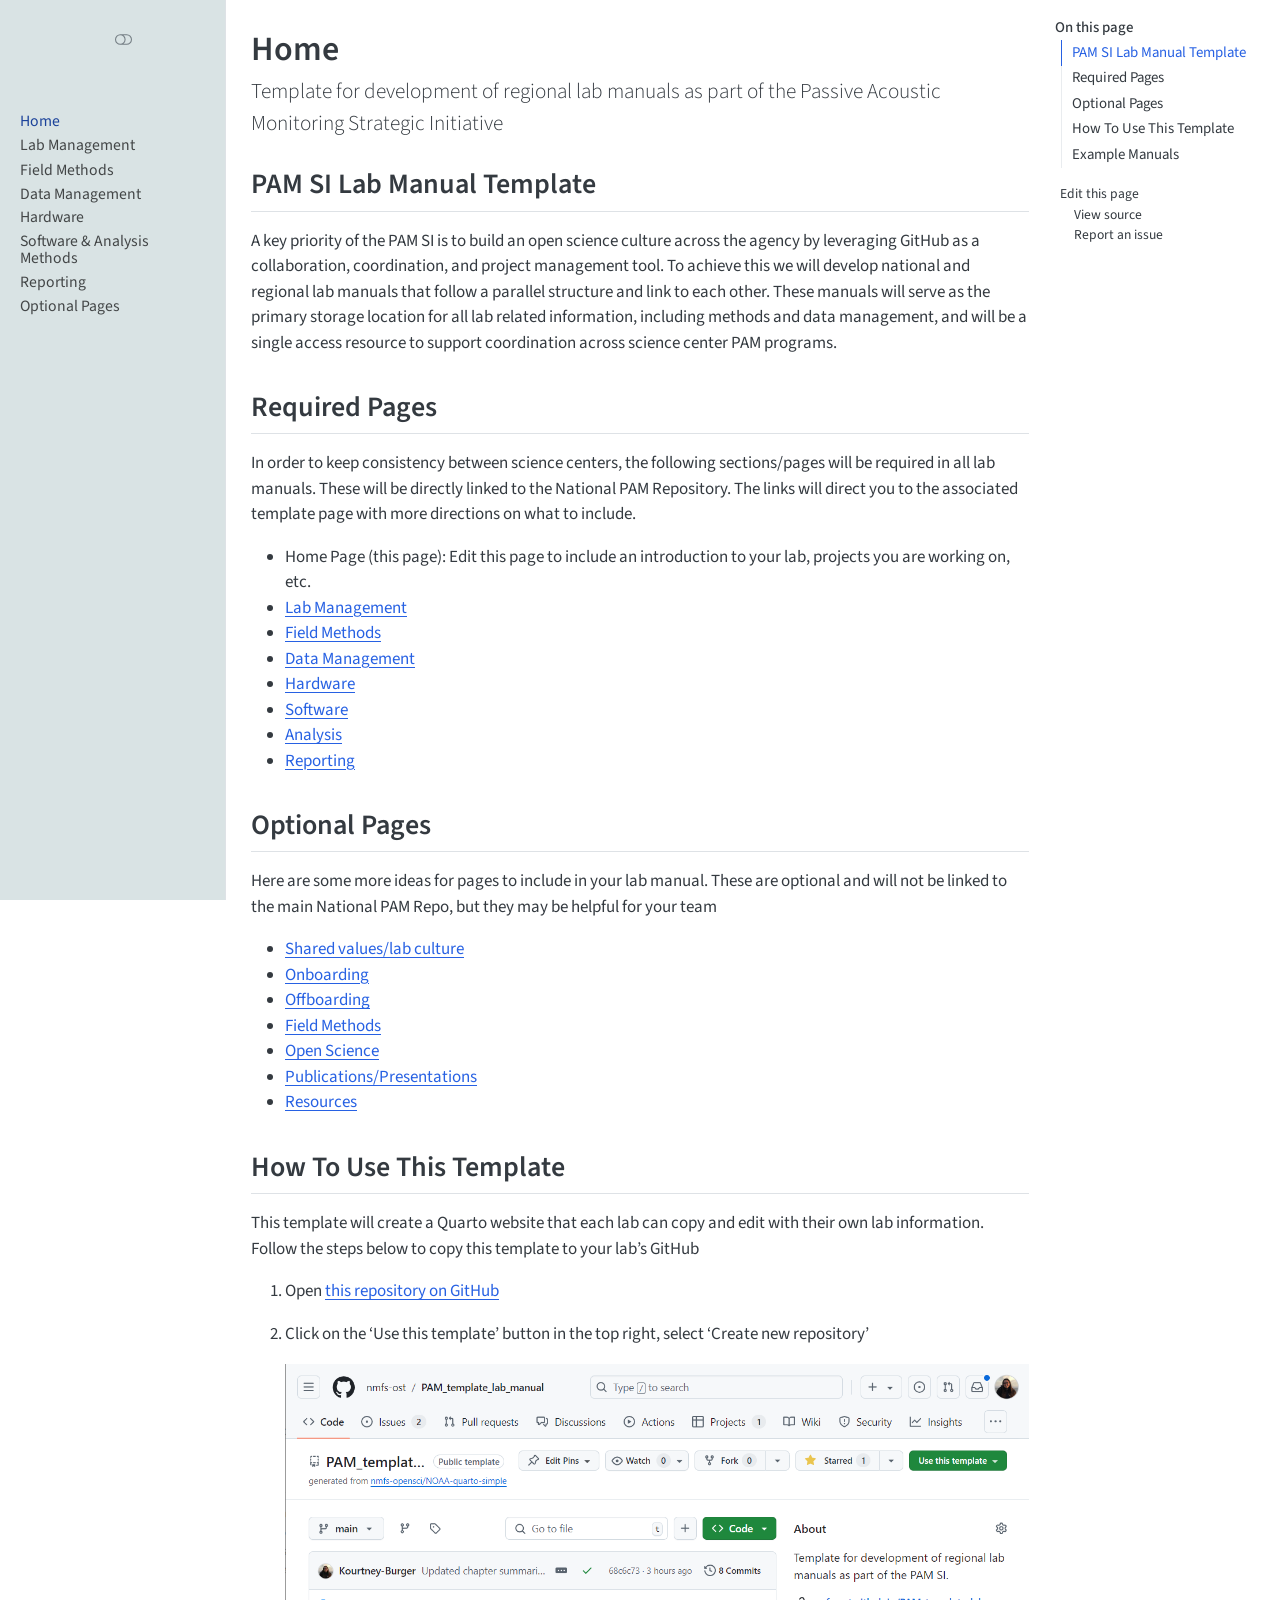
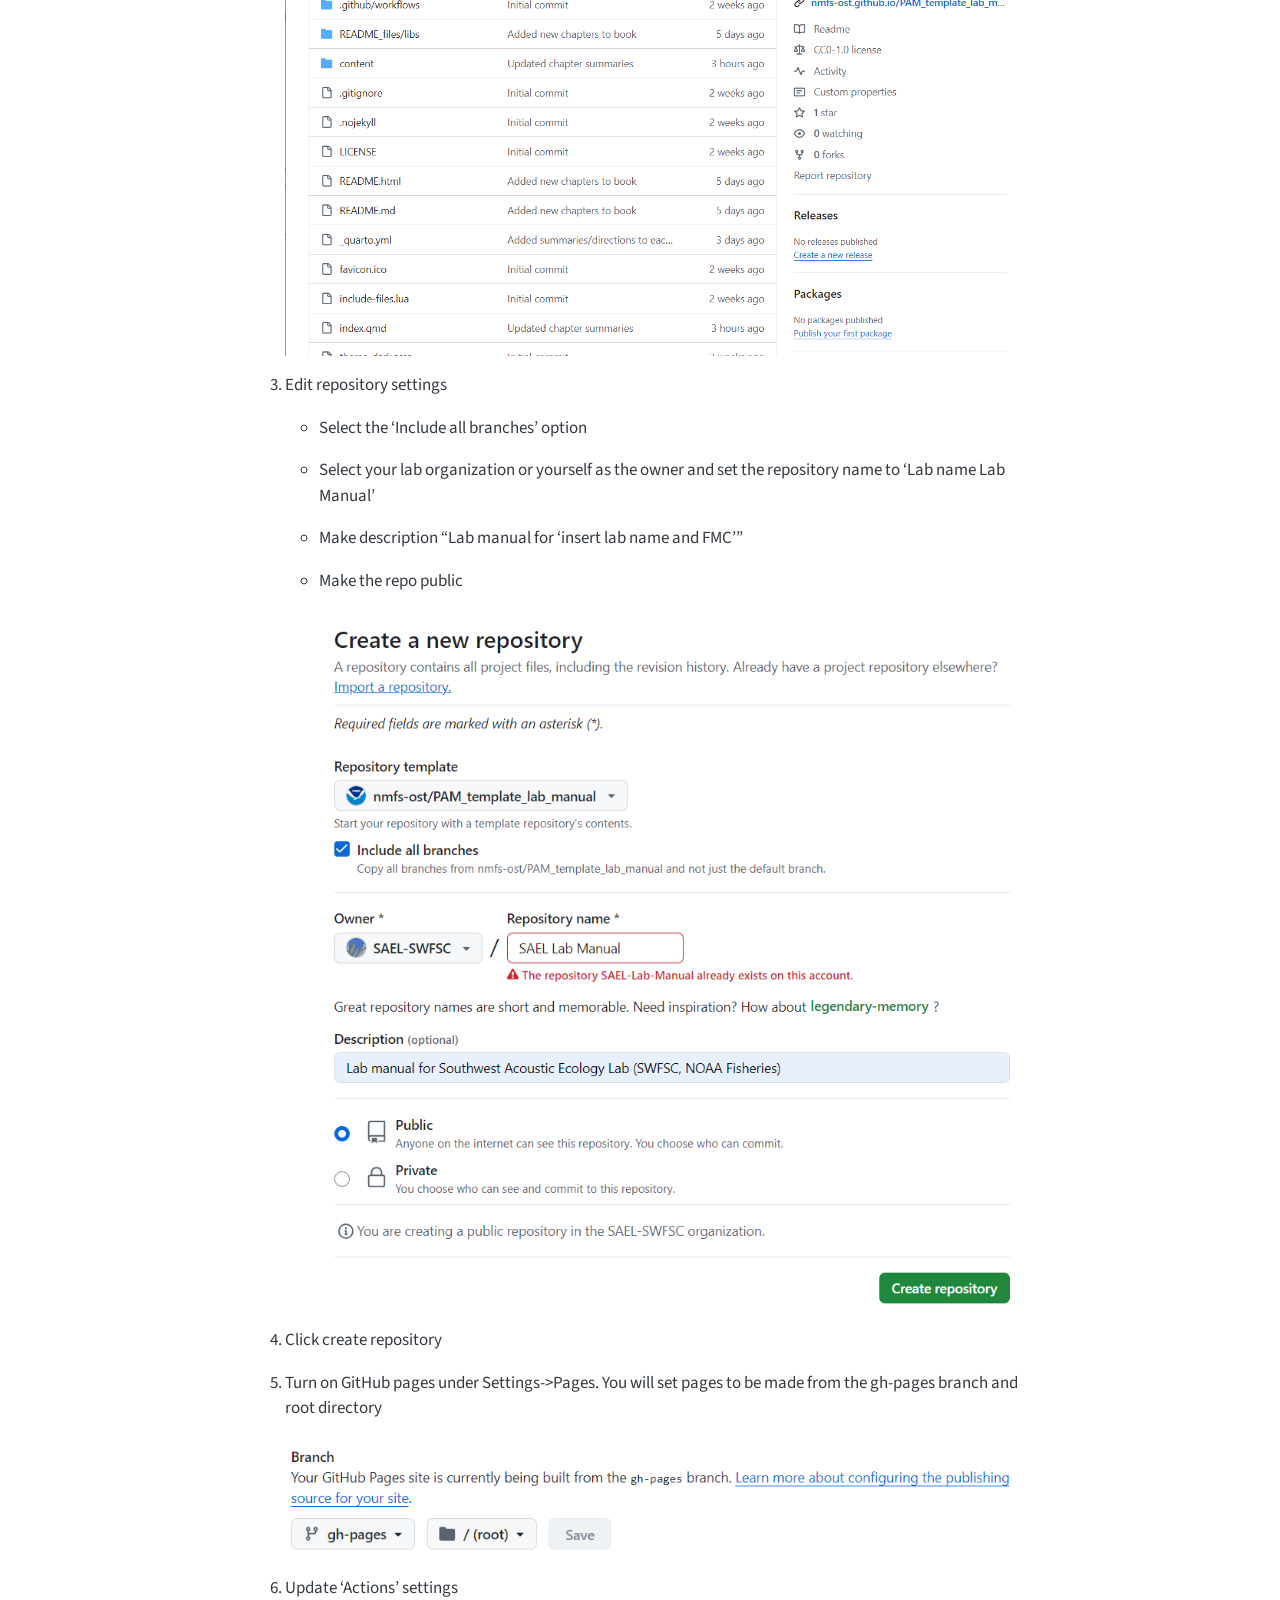
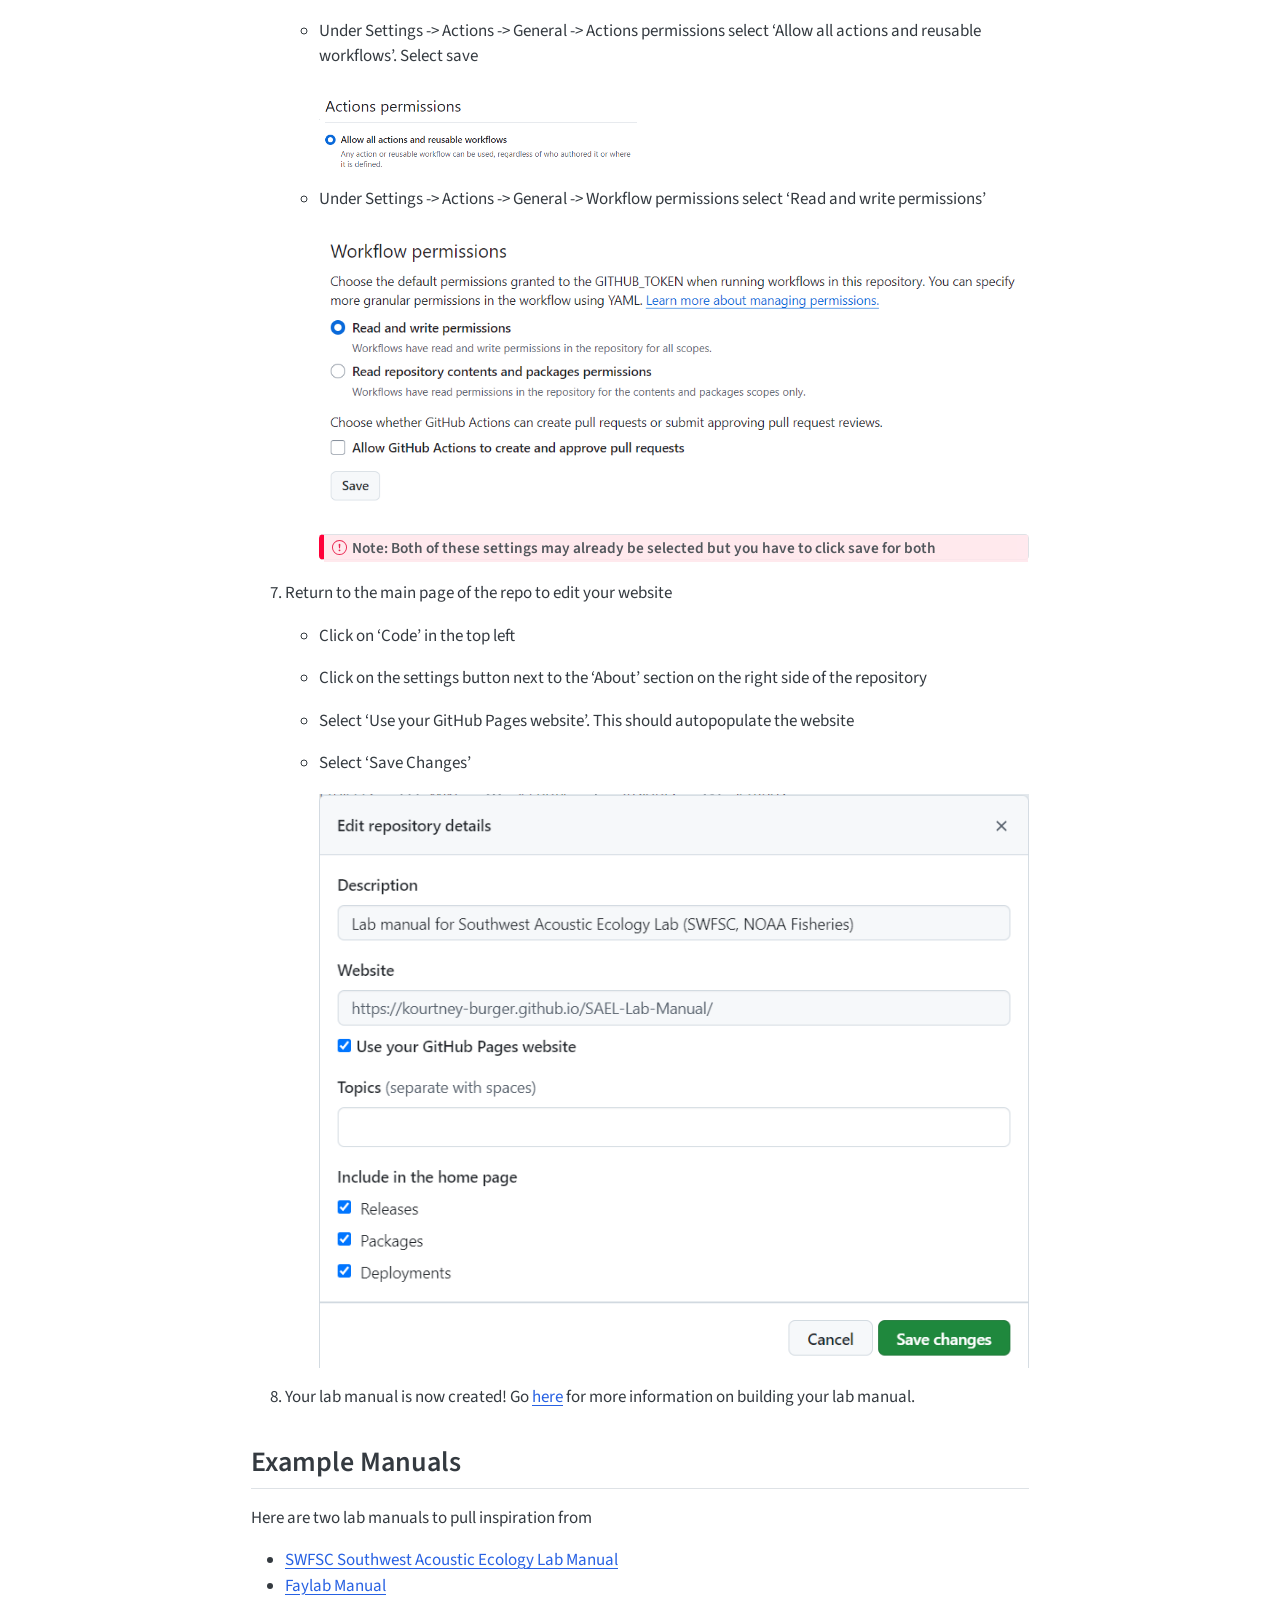
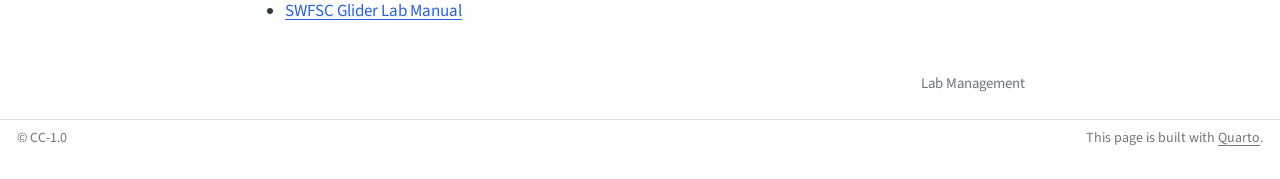
==== index.html @ 5f7c3523 "Initialize gh-pages" ====
<!DOCTYPE html>
<html xmlns="http://www.w3.org/1999/xhtml" lang="en" xml:lang="en"><head>

<meta charset="utf-8">
<meta name="generator" content="quarto-1.7.31">

<meta name="viewport" content="width=device-width, initial-scale=1.0, user-scalable=yes">


<title>Home – NOAA quarto simple</title>
<style>
code{white-space: pre-wrap;}
span.smallcaps{font-variant: small-caps;}
div.columns{display: flex; gap: min(4vw, 1.5em);}
div.column{flex: auto; overflow-x: auto;}
div.hanging-indent{margin-left: 1.5em; text-indent: -1.5em;}
ul.task-list{list-style: none;}
ul.task-list li input[type="checkbox"] {
  width: 0.8em;
  margin: 0 0.8em 0.2em -1em; /* quarto-specific, see https://github.com/quarto-dev/quarto-cli/issues/4556 */ 
  vertical-align: middle;
}
</style>


<script src="site_libs/quarto-nav/quarto-nav.js"></script>
<script src="site_libs/clipboard/clipboard.min.js"></script>
<script src="site_libs/quarto-search/autocomplete.umd.js"></script>
<script src="site_libs/quarto-search/fuse.min.js"></script>
<script src="site_libs/quarto-search/quarto-search.js"></script>
<meta name="quarto:offset" content="./">
<link href="./content/LabManagement.html" rel="next">
<link href="./images/favicon.ico" rel="icon">
<script src="site_libs/quarto-html/quarto.js" type="module"></script>
<script src="site_libs/quarto-html/tabsets/tabsets.js" type="module"></script>
<script src="site_libs/quarto-html/popper.min.js"></script>
<script src="site_libs/quarto-html/tippy.umd.min.js"></script>
<script src="site_libs/quarto-html/anchor.min.js"></script>
<link href="site_libs/quarto-html/tippy.css" rel="stylesheet">
<link href="site_libs/quarto-html/quarto-syntax-highlighting-e1a5c8363afafaef2c763b6775fbf3ca.css" rel="stylesheet" class="quarto-color-scheme" id="quarto-text-highlighting-styles">
<link href="site_libs/quarto-html/quarto-syntax-highlighting-dark-8ef56b68f8fa1e9d2ba328e99e439f80.css" rel="stylesheet" class="quarto-color-scheme quarto-color-alternate" id="quarto-text-highlighting-styles">
<link href="site_libs/quarto-html/quarto-syntax-highlighting-e1a5c8363afafaef2c763b6775fbf3ca.css" rel="stylesheet" class="quarto-color-scheme-extra" id="quarto-text-highlighting-styles">
<script src="site_libs/bootstrap/bootstrap.min.js"></script>
<link href="site_libs/bootstrap/bootstrap-icons.css" rel="stylesheet">
<link href="site_libs/bootstrap/bootstrap-f4511e7c7da31304ac4019ab17dc7eac.min.css" rel="stylesheet" append-hash="true" class="quarto-color-scheme" id="quarto-bootstrap" data-mode="light">
<link href="site_libs/bootstrap/bootstrap-dark-7ad160369fa1c49b10eedb3a7e81e124.min.css" rel="stylesheet" append-hash="true" class="quarto-color-scheme quarto-color-alternate" id="quarto-bootstrap" data-mode="dark">
<link href="site_libs/bootstrap/bootstrap-f4511e7c7da31304ac4019ab17dc7eac.min.css" rel="stylesheet" append-hash="true" class="quarto-color-scheme-extra" id="quarto-bootstrap" data-mode="light">
<script id="quarto-search-options" type="application/json">{
  "location": "sidebar",
  "copy-button": false,
  "collapse-after": 3,
  "panel-placement": "start",
  "type": "textbox",
  "limit": 50,
  "keyboard-shortcut": [
    "f",
    "/",
    "s"
  ],
  "show-item-context": false,
  "language": {
    "search-no-results-text": "No results",
    "search-matching-documents-text": "matching documents",
    "search-copy-link-title": "Copy link to search",
    "search-hide-matches-text": "Hide additional matches",
    "search-more-match-text": "more match in this document",
    "search-more-matches-text": "more matches in this document",
    "search-clear-button-title": "Clear",
    "search-text-placeholder": "",
    "search-detached-cancel-button-title": "Cancel",
    "search-submit-button-title": "Submit",
    "search-label": "Search"
  }
}</script>


</head>

<body class="nav-sidebar docked quarto-light"><script id="quarto-html-before-body" type="application/javascript">
    const toggleBodyColorMode = (bsSheetEl) => {
      const mode = bsSheetEl.getAttribute("data-mode");
      const bodyEl = window.document.querySelector("body");
      if (mode === "dark") {
        bodyEl.classList.add("quarto-dark");
        bodyEl.classList.remove("quarto-light");
      } else {
        bodyEl.classList.add("quarto-light");
        bodyEl.classList.remove("quarto-dark");
      }
    }
    const toggleBodyColorPrimary = () => {
      const bsSheetEl = window.document.querySelector("link#quarto-bootstrap:not([rel=disabled-stylesheet])");
      if (bsSheetEl) {
        toggleBodyColorMode(bsSheetEl);
      }
    }
    const setColorSchemeToggle = (alternate) => {
      const toggles = window.document.querySelectorAll('.quarto-color-scheme-toggle');
      for (let i=0; i < toggles.length; i++) {
        const toggle = toggles[i];
        if (toggle) {
          if (alternate) {
            toggle.classList.add("alternate");
          } else {
            toggle.classList.remove("alternate");
          }
        }
      }
    };
    const toggleColorMode = (alternate) => {
      // Switch the stylesheets
      const primaryStylesheets = window.document.querySelectorAll('link.quarto-color-scheme:not(.quarto-color-alternate)');
      const alternateStylesheets = window.document.querySelectorAll('link.quarto-color-scheme.quarto-color-alternate');
      manageTransitions('#quarto-margin-sidebar .nav-link', false);
      if (alternate) {
        // note: dark is layered on light, we don't disable primary!
        enableStylesheet(alternateStylesheets);
        for (const sheetNode of alternateStylesheets) {
          if (sheetNode.id === "quarto-bootstrap") {
            toggleBodyColorMode(sheetNode);
          }
        }
      } else {
        disableStylesheet(alternateStylesheets);
        enableStylesheet(primaryStylesheets)
        toggleBodyColorPrimary();
      }
      manageTransitions('#quarto-margin-sidebar .nav-link', true);
      // Switch the toggles
      setColorSchemeToggle(alternate)
      // Hack to workaround the fact that safari doesn't
      // properly recolor the scrollbar when toggling (#1455)
      if (navigator.userAgent.indexOf('Safari') > 0 && navigator.userAgent.indexOf('Chrome') == -1) {
        manageTransitions("body", false);
        window.scrollTo(0, 1);
        setTimeout(() => {
          window.scrollTo(0, 0);
          manageTransitions("body", true);
        }, 40);
      }
    }
    const disableStylesheet = (stylesheets) => {
      for (let i=0; i < stylesheets.length; i++) {
        const stylesheet = stylesheets[i];
        stylesheet.rel = 'disabled-stylesheet';
      }
    }
    const enableStylesheet = (stylesheets) => {
      for (let i=0; i < stylesheets.length; i++) {
        const stylesheet = stylesheets[i];
        if(stylesheet.rel !== 'stylesheet') { // for Chrome, which will still FOUC without this check
          stylesheet.rel = 'stylesheet';
        }
      }
    }
    const manageTransitions = (selector, allowTransitions) => {
      const els = window.document.querySelectorAll(selector);
      for (let i=0; i < els.length; i++) {
        const el = els[i];
        if (allowTransitions) {
          el.classList.remove('notransition');
        } else {
          el.classList.add('notransition');
        }
      }
    }
    const isFileUrl = () => {
      return window.location.protocol === 'file:';
    }
    const hasAlternateSentinel = () => {
      let styleSentinel = getColorSchemeSentinel();
      if (styleSentinel !== null) {
        return styleSentinel === "alternate";
      } else {
        return false;
      }
    }
    const setStyleSentinel = (alternate) => {
      const value = alternate ? "alternate" : "default";
      if (!isFileUrl()) {
        window.localStorage.setItem("quarto-color-scheme", value);
      } else {
        localAlternateSentinel = value;
      }
    }
    const getColorSchemeSentinel = () => {
      if (!isFileUrl()) {
        const storageValue = window.localStorage.getItem("quarto-color-scheme");
        return storageValue != null ? storageValue : localAlternateSentinel;
      } else {
        return localAlternateSentinel;
      }
    }
    const toggleGiscusIfUsed = (isAlternate, darkModeDefault) => {
      const baseTheme = document.querySelector('#giscus-base-theme')?.value ?? 'light';
      const alternateTheme = document.querySelector('#giscus-alt-theme')?.value ?? 'dark';
      let newTheme = '';
      if(authorPrefersDark) {
        newTheme = isAlternate ? baseTheme : alternateTheme;
      } else {
        newTheme = isAlternate ? alternateTheme : baseTheme;
      }
      const changeGiscusTheme = () => {
        // From: https://github.com/giscus/giscus/issues/336
        const sendMessage = (message) => {
          const iframe = document.querySelector('iframe.giscus-frame');
          if (!iframe) return;
          iframe.contentWindow.postMessage({ giscus: message }, 'https://giscus.app');
        }
        sendMessage({
          setConfig: {
            theme: newTheme
          }
        });
      }
      const isGiscussLoaded = window.document.querySelector('iframe.giscus-frame') !== null;
      if (isGiscussLoaded) {
        changeGiscusTheme();
      }
    };
    const authorPrefersDark = false;
    const darkModeDefault = authorPrefersDark;
      document.querySelector('link#quarto-text-highlighting-styles.quarto-color-scheme-extra').rel = 'disabled-stylesheet';
      document.querySelector('link#quarto-bootstrap.quarto-color-scheme-extra').rel = 'disabled-stylesheet';
    let localAlternateSentinel = darkModeDefault ? 'alternate' : 'default';
    // Dark / light mode switch
    window.quartoToggleColorScheme = () => {
      // Read the current dark / light value
      let toAlternate = !hasAlternateSentinel();
      toggleColorMode(toAlternate);
      setStyleSentinel(toAlternate);
      toggleGiscusIfUsed(toAlternate, darkModeDefault);
      window.dispatchEvent(new Event('resize'));
    };
    // Switch to dark mode if need be
    if (hasAlternateSentinel()) {
      toggleColorMode(true);
    } else {
      toggleColorMode(false);
    }
  </script>

<div id="quarto-search-results"></div>
  <header id="quarto-header" class="headroom fixed-top">
  <nav class="quarto-secondary-nav">
    <div class="container-fluid d-flex">
      <button type="button" class="quarto-btn-toggle btn" data-bs-toggle="collapse" role="button" data-bs-target=".quarto-sidebar-collapse-item" aria-controls="quarto-sidebar" aria-expanded="false" aria-label="Toggle sidebar navigation" onclick="if (window.quartoToggleHeadroom) { window.quartoToggleHeadroom(); }">
        <i class="bi bi-layout-text-sidebar-reverse"></i>
      </button>
        <nav class="quarto-page-breadcrumbs" aria-label="breadcrumb"><ol class="breadcrumb"><li class="breadcrumb-item"><a href="./index.html">Home</a></li></ol></nav>
        <a class="flex-grow-1" role="navigation" data-bs-toggle="collapse" data-bs-target=".quarto-sidebar-collapse-item" aria-controls="quarto-sidebar" aria-expanded="false" aria-label="Toggle sidebar navigation" onclick="if (window.quartoToggleHeadroom) { window.quartoToggleHeadroom(); }">      
        </a>
      <button type="button" class="btn quarto-search-button" aria-label="Search" onclick="window.quartoOpenSearch();">
        <i class="bi bi-search"></i>
      </button>
    </div>
  </nav>
</header>
<!-- content -->
<div id="quarto-content" class="quarto-container page-columns page-rows-contents page-layout-full">
<!-- sidebar -->
  <nav id="quarto-sidebar" class="sidebar collapse collapse-horizontal quarto-sidebar-collapse-item sidebar-navigation docked overflow-auto">
    <div class="pt-lg-2 mt-2 text-center sidebar-header">
      <a href="./index.html" class="sidebar-logo-link">
      <img src="https://upload.wikimedia.org/wikipedia/commons/7/79/NOAA_logo.svg" alt="" class="sidebar-logo py-0 d-lg-inline d-none">
      </a>
      <div class="sidebar-tools-main tools-wide">
    <a href="https://nmfs-ost.github.io/PAM_National_NMFS_Network" title="NMFS National Passive Acoustic Monitoring Network" class="quarto-navigation-tool px-1" aria-label="NMFS National Passive Acoustic Monitoring Network"><i class="bi bi-globe"></i></a>
    <a href="https://github.com/nmfs-ost/PAM_template_lab_manual" title="NMFS PAM SI Lab Manual Template" class="quarto-navigation-tool px-1" aria-label="NMFS PAM SI Lab Manual Template"><i class="bi bi-github"></i></a>
  <a href="" class="quarto-color-scheme-toggle quarto-navigation-tool  px-1" onclick="window.quartoToggleColorScheme(); return false;" title="Toggle dark mode"><i class="bi"></i></a>
</div>
      </div>
        <div class="mt-2 flex-shrink-0 align-items-center">
        <div class="sidebar-search">
        <div id="quarto-search" class="" title="Search"></div>
        </div>
        </div>
    <div class="sidebar-menu-container"> 
    <ul class="list-unstyled mt-1">
        <li class="sidebar-item">
  <div class="sidebar-item-container"> 
  <a href="./index.html" class="sidebar-item-text sidebar-link active">
 <span class="menu-text">Home</span></a>
  </div>
</li>
        <li class="sidebar-item sidebar-item-section">
      <div class="sidebar-item-container"> 
            <a href="./content/LabManagement.html" class="sidebar-item-text sidebar-link">
 <span class="menu-text">Lab Management</span></a>
          <a class="sidebar-item-toggle text-start collapsed" data-bs-toggle="collapse" data-bs-target="#quarto-sidebar-section-1" role="navigation" aria-expanded="false" aria-label="Toggle section">
            <i class="bi bi-chevron-right ms-2"></i>
          </a> 
      </div>
      <ul id="quarto-sidebar-section-1" class="collapse list-unstyled sidebar-section depth1 ">  
          <li class="sidebar-item">
  <div class="sidebar-item-container"> 
  <a href="./content/Safety.html" class="sidebar-item-text sidebar-link">
 <span class="menu-text">Safety</span></a>
  </div>
</li>
          <li class="sidebar-item">
  <div class="sidebar-item-container"> 
  <a href="./content/Inventory.html" class="sidebar-item-text sidebar-link">
 <span class="menu-text">Inventory</span></a>
  </div>
</li>
          <li class="sidebar-item">
  <div class="sidebar-item-container"> 
  <a href="./content/Hardware.html" class="sidebar-item-text sidebar-link">
 <span class="menu-text">Hardware</span></a>
  </div>
</li>
      </ul>
  </li>
        <li class="sidebar-item">
  <div class="sidebar-item-container"> 
  <a href="./content/FieldMethods.html" class="sidebar-item-text sidebar-link">
 <span class="menu-text">Field Methods</span></a>
  </div>
</li>
        <li class="sidebar-item">
  <div class="sidebar-item-container"> 
  <a href="./content/DataManagement.html" class="sidebar-item-text sidebar-link">
 <span class="menu-text">Data Management</span></a>
  </div>
</li>
        <li class="sidebar-item">
  <div class="sidebar-item-container"> 
  <a href="./content/Hardware.html" class="sidebar-item-text sidebar-link">
 <span class="menu-text">Hardware</span></a>
  </div>
</li>
        <li class="sidebar-item sidebar-item-section">
      <div class="sidebar-item-container"> 
            <a href="./content/SoftwareAnalysis.html" class="sidebar-item-text sidebar-link">
 <span class="menu-text">Software &amp; Analysis Methods</span></a>
          <a class="sidebar-item-toggle text-start collapsed" data-bs-toggle="collapse" data-bs-target="#quarto-sidebar-section-2" role="navigation" aria-expanded="false" aria-label="Toggle section">
            <i class="bi bi-chevron-right ms-2"></i>
          </a> 
      </div>
      <ul id="quarto-sidebar-section-2" class="collapse list-unstyled sidebar-section depth1 ">  
          <li class="sidebar-item">
  <div class="sidebar-item-container"> 
  <a href="./content/Software.html" class="sidebar-item-text sidebar-link">
 <span class="menu-text">Software</span></a>
  </div>
</li>
          <li class="sidebar-item">
  <div class="sidebar-item-container"> 
  <a href="./content/AnalysisMethods.html" class="sidebar-item-text sidebar-link">
 <span class="menu-text">Analysis Methods</span></a>
  </div>
</li>
      </ul>
  </li>
        <li class="sidebar-item">
  <div class="sidebar-item-container"> 
  <a href="./content/Reporting.html" class="sidebar-item-text sidebar-link">
 <span class="menu-text">Reporting</span></a>
  </div>
</li>
        <li class="sidebar-item sidebar-item-section">
      <div class="sidebar-item-container"> 
            <a class="sidebar-item-text sidebar-link text-start collapsed" data-bs-toggle="collapse" data-bs-target="#quarto-sidebar-section-3" role="navigation" aria-expanded="false">
 <span class="menu-text">Optional Pages</span></a>
          <a class="sidebar-item-toggle text-start collapsed" data-bs-toggle="collapse" data-bs-target="#quarto-sidebar-section-3" role="navigation" aria-expanded="false" aria-label="Toggle section">
            <i class="bi bi-chevron-right ms-2"></i>
          </a> 
      </div>
      <ul id="quarto-sidebar-section-3" class="collapse list-unstyled sidebar-section depth1 ">  
          <li class="sidebar-item">
  <div class="sidebar-item-container"> 
  <a href="./content/SharedValues.html" class="sidebar-item-text sidebar-link">
 <span class="menu-text">Shared Values</span></a>
  </div>
</li>
          <li class="sidebar-item">
  <div class="sidebar-item-container"> 
  <a href="./content/Onboarding.html" class="sidebar-item-text sidebar-link">
 <span class="menu-text">Onboarding</span></a>
  </div>
</li>
          <li class="sidebar-item">
  <div class="sidebar-item-container"> 
  <a href="./content/Offboarding.html" class="sidebar-item-text sidebar-link">
 <span class="menu-text">Offboarding</span></a>
  </div>
</li>
          <li class="sidebar-item">
  <div class="sidebar-item-container"> 
  <a href="./content/FieldMethods.html" class="sidebar-item-text sidebar-link">
 <span class="menu-text">Field Methods</span></a>
  </div>
</li>
          <li class="sidebar-item">
  <div class="sidebar-item-container"> 
  <a href="./content/OpenScience.html" class="sidebar-item-text sidebar-link">
 <span class="menu-text">Open Science</span></a>
  </div>
</li>
          <li class="sidebar-item">
  <div class="sidebar-item-container"> 
  <a href="./content/PublicationsPresentations.html" class="sidebar-item-text sidebar-link">
 <span class="menu-text">Publications and Presentations</span></a>
  </div>
</li>
          <li class="sidebar-item">
  <div class="sidebar-item-container"> 
  <a href="./content/Resources.html" class="sidebar-item-text sidebar-link">
 <span class="menu-text">Resources</span></a>
  </div>
</li>
      </ul>
  </li>
    </ul>
    </div>
</nav>
<div id="quarto-sidebar-glass" class="quarto-sidebar-collapse-item" data-bs-toggle="collapse" data-bs-target=".quarto-sidebar-collapse-item"></div>
<!-- margin-sidebar -->
    <div id="quarto-margin-sidebar" class="sidebar margin-sidebar">
        <nav id="TOC" role="doc-toc" class="toc-active">
    <h2 id="toc-title">On this page</h2>
   
  <ul>
  <li><a href="#pam-si-lab-manual-template" id="toc-pam-si-lab-manual-template" class="nav-link active" data-scroll-target="#pam-si-lab-manual-template">PAM SI Lab Manual Template</a></li>
  <li><a href="#required-pages" id="toc-required-pages" class="nav-link" data-scroll-target="#required-pages">Required Pages</a></li>
  <li><a href="#optional-pages" id="toc-optional-pages" class="nav-link" data-scroll-target="#optional-pages">Optional Pages</a></li>
  <li><a href="#how-to-use-this-template" id="toc-how-to-use-this-template" class="nav-link" data-scroll-target="#how-to-use-this-template">How To Use This Template</a></li>
  <li><a href="#example-manuals" id="toc-example-manuals" class="nav-link" data-scroll-target="#example-manuals">Example Manuals</a></li>
  </ul>
<div class="toc-actions"><ul><li><a href="https://github.com/nmfs-ost/PAM_template_lab_manual/edit/main/index.qmd" class="toc-action"><i class="bi bi-github"></i>Edit this page</a></li><li><a href="https://github.com/nmfs-ost/PAM_template_lab_manual/blob/main/index.qmd" class="toc-action"><i class="bi empty"></i>View source</a></li><li><a href="https://github.com/nmfs-ost/PAM_template_lab_manual/issues/new" class="toc-action"><i class="bi empty"></i>Report an issue</a></li></ul></div></nav>
    </div>
<!-- main -->
<main class="content column-body" id="quarto-document-content">


<header id="title-block-header" class="quarto-title-block default">
<div class="quarto-title">
<h1 class="title">Home</h1>
<p class="subtitle lead">Template for development of regional lab manuals as part of the Passive Acoustic Monitoring Strategic Initiative</p>
</div>



<div class="quarto-title-meta column-body">

    
  
    
  </div>
  


</header>


<section id="pam-si-lab-manual-template" class="level2">
<h2 class="anchored" data-anchor-id="pam-si-lab-manual-template">PAM SI Lab Manual Template</h2>
<p>A key priority of the PAM SI is to build an open science culture across the agency by leveraging GitHub as a collaboration, coordination, and project management tool. To achieve this we will develop national and regional lab manuals that follow a parallel structure and link to each other. These manuals will serve as the primary storage location for all lab related information, including methods and data management, and will be a single access resource to support coordination across science center PAM programs.</p>
</section>
<section id="required-pages" class="level2">
<h2 class="anchored" data-anchor-id="required-pages">Required Pages</h2>
<p>In order to keep consistency between science centers, the following sections/pages will be required in all lab manuals. These will be directly linked to the National PAM Repository. The links will direct you to the associated template page with more directions on what to include.</p>
<ul>
<li>Home Page (this page): Edit this page to include an introduction to your lab, projects you are working on, etc.</li>
<li><a href="https://nmfs-ost.github.io/PAM_template_lab_manual/content/LabManagement.html">Lab Management</a></li>
<li><a href="https://nmfs-ost.github.io/PAM_template_lab_manual/content/FieldMethods.html">Field Methods</a></li>
<li><a href="https://nmfs-ost.github.io/PAM_template_lab_manual/content/DataManagement.html">Data Management</a></li>
<li><a href="https://nmfs-ost.github.io/PAM_template_lab_manual/content/Hardware.html">Hardware</a></li>
<li><a href="https://nmfs-ost.github.io/PAM_template_lab_manual/content/Software.html">Software</a></li>
<li><a href="https://nmfs-ost.github.io/PAM_template_lab_manual/content/AnalysisMethods.html">Analysis</a></li>
<li><a href="https://nmfs-ost.github.io/PAM_template_lab_manual/content/Reporting.html">Reporting</a></li>
</ul>
</section>
<section id="optional-pages" class="level2">
<h2 class="anchored" data-anchor-id="optional-pages">Optional Pages</h2>
<p>Here are some more ideas for pages to include in your lab manual. These are optional and will not be linked to the main National PAM Repo, but they may be helpful for your team</p>
<ul>
<li><a href="https://nmfs-ost.github.io/PAM_template_lab_manual/content/SharedValues.html">Shared values/lab culture</a></li>
<li><a href="https://nmfs-ost.github.io/PAM_template_lab_manual/content/Onboarding.html">Onboarding</a></li>
<li><a href="https://nmfs-ost.github.io/PAM_template_lab_manual/content/Offboarding.html">Offboarding</a></li>
<li><a href="https://nmfs-ost.github.io/PAM_template_lab_manual/content/FieldMethods.html">Field Methods</a></li>
<li><a href="https://nmfs-ost.github.io/PAM_template_lab_manual/content/OpenScience.html">Open Science</a></li>
<li><a href="https://nmfs-ost.github.io/PAM_template_lab_manual/content/PublicationsPresentations.html">Publications/Presentations</a></li>
<li><a href="https://nmfs-ost.github.io/PAM_template_lab_manual/content/Resources.html">Resources</a></li>
</ul>
</section>
<section id="how-to-use-this-template" class="level2">
<h2 class="anchored" data-anchor-id="how-to-use-this-template">How To Use This Template</h2>
<p>This template will create a Quarto website that each lab can copy and edit with their own lab information. Follow the steps below to copy this template to your lab’s GitHub</p>
<ol type="1">
<li><p>Open <a href="https://github.com/nmfs-ost/PAM_template_lab_manual">this repository on GitHub</a></p></li>
<li><p>Click on the ‘Use this template’ button in the top right, select ‘Create new repository’</p>
<p><img src="content/images/repoTemplate.png" class="img-fluid"></p></li>
<li><p>Edit repository settings</p>
<ul>
<li><p>Select the ‘Include all branches’ option</p></li>
<li><p>Select your lab organization or yourself as the owner and set the repository name to ‘Lab name Lab Manual’</p></li>
<li><p>Make description “Lab manual for ‘insert lab name and FMC’”</p></li>
<li><p>Make the repo public</p>
<p><img src="content/images/RepoSettings.png" class="img-fluid"></p></li>
</ul></li>
<li><p>Click create repository</p></li>
<li><p>Turn on GitHub pages under Settings-&gt;Pages. You will set pages to be made from the gh-pages branch and root directory</p>
<p><img src="content/images/branches.png" class="img-fluid"></p></li>
<li><p>Update ‘Actions’ settings</p>
<ul>
<li><p>Under Settings -&gt; Actions -&gt; General -&gt; Actions permissions select ‘Allow all actions and reusable workflows’. Select save</p>
<p><img src="content/images/actions.png" class="img-fluid" width="323"></p></li>
<li><p>Under Settings -&gt; Actions -&gt; General -&gt; Workflow permissions select ‘Read and write permissions’</p>
<p><img src="content/images/workflowPermissions.png" class="img-fluid"></p>
<div class="callout callout-style-default callout-important callout-titled">
<div class="callout-header d-flex align-content-center">
<div class="callout-icon-container">
<i class="callout-icon"></i>
</div>
<div class="callout-title-container flex-fill">
Note: Both of these settings may already be selected but you have to click save for both
</div>
</div>
<div class="callout-body-container callout-body">

</div>
</div></li>
</ul></li>
<li><p>Return to the main page of the repo to edit your website</p>
<ul>
<li><p>Click on ‘Code’ in the top left</p></li>
<li><p>Click on the settings button next to the ‘About’ section on the right side of the repository</p></li>
<li><p>Select ‘Use your GitHub Pages website’. This should autopopulate the website</p></li>
<li><p>Select ‘Save Changes’</p>
<p><img src="content/images/website.png" class="img-fluid"></p></li>
</ul></li>
<li><p>Your lab manual is now created! Go <a href="https://sael-swfsc.github.io/OpenScience/content/labManual.html">here</a> for more information on building your lab manual.</p></li>
</ol>
</section>
<section id="example-manuals" class="level2">
<h2 class="anchored" data-anchor-id="example-manuals">Example Manuals</h2>
<p>Here are two lab manuals to pull inspiration from</p>
<ul>
<li><a href="https://sael-swfsc.github.io/SAEL-lab-manual/content/media.html">SWFSC Southwest Acoustic Ecology Lab Manual</a></li>
<li><a href="https://thefaylab.github.io/lab-manual/">Faylab Manual</a></li>
<li><a href="https://swfsc.github.io/glider-lab-manual/">SWFSC Glider Lab Manual</a></li>
</ul>


</section>

</main> <!-- /main -->
<script id="quarto-html-after-body" type="application/javascript">
  window.document.addEventListener("DOMContentLoaded", function (event) {
    // Ensure there is a toggle, if there isn't float one in the top right
    if (window.document.querySelector('.quarto-color-scheme-toggle') === null) {
      const a = window.document.createElement('a');
      a.classList.add('top-right');
      a.classList.add('quarto-color-scheme-toggle');
      a.href = "";
      a.onclick = function() { try { window.quartoToggleColorScheme(); } catch {} return false; };
      const i = window.document.createElement("i");
      i.classList.add('bi');
      a.appendChild(i);
      window.document.body.appendChild(a);
    }
    setColorSchemeToggle(hasAlternateSentinel())
    const icon = "";
    const anchorJS = new window.AnchorJS();
    anchorJS.options = {
      placement: 'right',
      icon: icon
    };
    anchorJS.add('.anchored');
    const isCodeAnnotation = (el) => {
      for (const clz of el.classList) {
        if (clz.startsWith('code-annotation-')) {                     
          return true;
        }
      }
      return false;
    }
    const onCopySuccess = function(e) {
      // button target
      const button = e.trigger;
      // don't keep focus
      button.blur();
      // flash "checked"
      button.classList.add('code-copy-button-checked');
      var currentTitle = button.getAttribute("title");
      button.setAttribute("title", "Copied!");
      let tooltip;
      if (window.bootstrap) {
        button.setAttribute("data-bs-toggle", "tooltip");
        button.setAttribute("data-bs-placement", "left");
        button.setAttribute("data-bs-title", "Copied!");
        tooltip = new bootstrap.Tooltip(button, 
          { trigger: "manual", 
            customClass: "code-copy-button-tooltip",
            offset: [0, -8]});
        tooltip.show();    
      }
      setTimeout(function() {
        if (tooltip) {
          tooltip.hide();
          button.removeAttribute("data-bs-title");
          button.removeAttribute("data-bs-toggle");
          button.removeAttribute("data-bs-placement");
        }
        button.setAttribute("title", currentTitle);
        button.classList.remove('code-copy-button-checked');
      }, 1000);
      // clear code selection
      e.clearSelection();
    }
    const getTextToCopy = function(trigger) {
        const codeEl = trigger.previousElementSibling.cloneNode(true);
        for (const childEl of codeEl.children) {
          if (isCodeAnnotation(childEl)) {
            childEl.remove();
          }
        }
        return codeEl.innerText;
    }
    const clipboard = new window.ClipboardJS('.code-copy-button:not([data-in-quarto-modal])', {
      text: getTextToCopy
    });
    clipboard.on('success', onCopySuccess);
    if (window.document.getElementById('quarto-embedded-source-code-modal')) {
      const clipboardModal = new window.ClipboardJS('.code-copy-button[data-in-quarto-modal]', {
        text: getTextToCopy,
        container: window.document.getElementById('quarto-embedded-source-code-modal')
      });
      clipboardModal.on('success', onCopySuccess);
    }
      var localhostRegex = new RegExp(/^(?:http|https):\/\/localhost\:?[0-9]*\//);
      var mailtoRegex = new RegExp(/^mailto:/);
        var filterRegex = new RegExp("https:\/\/nmfs-ost\.github\.io\/PAM_template_lab_manual\/");
      var isInternal = (href) => {
          return filterRegex.test(href) || localhostRegex.test(href) || mailtoRegex.test(href);
      }
      // Inspect non-navigation links and adorn them if external
     var links = window.document.querySelectorAll('a[href]:not(.nav-link):not(.navbar-brand):not(.toc-action):not(.sidebar-link):not(.sidebar-item-toggle):not(.pagination-link):not(.no-external):not([aria-hidden]):not(.dropdown-item):not(.quarto-navigation-tool):not(.about-link)');
      for (var i=0; i<links.length; i++) {
        const link = links[i];
        if (!isInternal(link.href)) {
          // undo the damage that might have been done by quarto-nav.js in the case of
          // links that we want to consider external
          if (link.dataset.originalHref !== undefined) {
            link.href = link.dataset.originalHref;
          }
        }
      }
    function tippyHover(el, contentFn, onTriggerFn, onUntriggerFn) {
      const config = {
        allowHTML: true,
        maxWidth: 500,
        delay: 100,
        arrow: false,
        appendTo: function(el) {
            return el.parentElement;
        },
        interactive: true,
        interactiveBorder: 10,
        theme: 'quarto',
        placement: 'bottom-start',
      };
      if (contentFn) {
        config.content = contentFn;
      }
      if (onTriggerFn) {
        config.onTrigger = onTriggerFn;
      }
      if (onUntriggerFn) {
        config.onUntrigger = onUntriggerFn;
      }
      window.tippy(el, config); 
    }
    const noterefs = window.document.querySelectorAll('a[role="doc-noteref"]');
    for (var i=0; i<noterefs.length; i++) {
      const ref = noterefs[i];
      tippyHover(ref, function() {
        // use id or data attribute instead here
        let href = ref.getAttribute('data-footnote-href') || ref.getAttribute('href');
        try { href = new URL(href).hash; } catch {}
        const id = href.replace(/^#\/?/, "");
        const note = window.document.getElementById(id);
        if (note) {
          return note.innerHTML;
        } else {
          return "";
        }
      });
    }
    const xrefs = window.document.querySelectorAll('a.quarto-xref');
    const processXRef = (id, note) => {
      // Strip column container classes
      const stripColumnClz = (el) => {
        el.classList.remove("page-full", "page-columns");
        if (el.children) {
          for (const child of el.children) {
            stripColumnClz(child);
          }
        }
      }
      stripColumnClz(note)
      if (id === null || id.startsWith('sec-')) {
        // Special case sections, only their first couple elements
        const container = document.createElement("div");
        if (note.children && note.children.length > 2) {
          container.appendChild(note.children[0].cloneNode(true));
          for (let i = 1; i < note.children.length; i++) {
            const child = note.children[i];
            if (child.tagName === "P" && child.innerText === "") {
              continue;
            } else {
              container.appendChild(child.cloneNode(true));
              break;
            }
          }
          if (window.Quarto?.typesetMath) {
            window.Quarto.typesetMath(container);
          }
          return container.innerHTML
        } else {
          if (window.Quarto?.typesetMath) {
            window.Quarto.typesetMath(note);
          }
          return note.innerHTML;
        }
      } else {
        // Remove any anchor links if they are present
        const anchorLink = note.querySelector('a.anchorjs-link');
        if (anchorLink) {
          anchorLink.remove();
        }
        if (window.Quarto?.typesetMath) {
          window.Quarto.typesetMath(note);
        }
        if (note.classList.contains("callout")) {
          return note.outerHTML;
        } else {
          return note.innerHTML;
        }
      }
    }
    for (var i=0; i<xrefs.length; i++) {
      const xref = xrefs[i];
      tippyHover(xref, undefined, function(instance) {
        instance.disable();
        let url = xref.getAttribute('href');
        let hash = undefined; 
        if (url.startsWith('#')) {
          hash = url;
        } else {
          try { hash = new URL(url).hash; } catch {}
        }
        if (hash) {
          const id = hash.replace(/^#\/?/, "");
          const note = window.document.getElementById(id);
          if (note !== null) {
            try {
              const html = processXRef(id, note.cloneNode(true));
              instance.setContent(html);
            } finally {
              instance.enable();
              instance.show();
            }
          } else {
            // See if we can fetch this
            fetch(url.split('#')[0])
            .then(res => res.text())
            .then(html => {
              const parser = new DOMParser();
              const htmlDoc = parser.parseFromString(html, "text/html");
              const note = htmlDoc.getElementById(id);
              if (note !== null) {
                const html = processXRef(id, note);
                instance.setContent(html);
              } 
            }).finally(() => {
              instance.enable();
              instance.show();
            });
          }
        } else {
          // See if we can fetch a full url (with no hash to target)
          // This is a special case and we should probably do some content thinning / targeting
          fetch(url)
          .then(res => res.text())
          .then(html => {
            const parser = new DOMParser();
            const htmlDoc = parser.parseFromString(html, "text/html");
            const note = htmlDoc.querySelector('main.content');
            if (note !== null) {
              // This should only happen for chapter cross references
              // (since there is no id in the URL)
              // remove the first header
              if (note.children.length > 0 && note.children[0].tagName === "HEADER") {
                note.children[0].remove();
              }
              const html = processXRef(null, note);
              instance.setContent(html);
            } 
          }).finally(() => {
            instance.enable();
            instance.show();
          });
        }
      }, function(instance) {
      });
    }
        let selectedAnnoteEl;
        const selectorForAnnotation = ( cell, annotation) => {
          let cellAttr = 'data-code-cell="' + cell + '"';
          let lineAttr = 'data-code-annotation="' +  annotation + '"';
          const selector = 'span[' + cellAttr + '][' + lineAttr + ']';
          return selector;
        }
        const selectCodeLines = (annoteEl) => {
          const doc = window.document;
          const targetCell = annoteEl.getAttribute("data-target-cell");
          const targetAnnotation = annoteEl.getAttribute("data-target-annotation");
          const annoteSpan = window.document.querySelector(selectorForAnnotation(targetCell, targetAnnotation));
          const lines = annoteSpan.getAttribute("data-code-lines").split(",");
          const lineIds = lines.map((line) => {
            return targetCell + "-" + line;
          })
          let top = null;
          let height = null;
          let parent = null;
          if (lineIds.length > 0) {
              //compute the position of the single el (top and bottom and make a div)
              const el = window.document.getElementById(lineIds[0]);
              top = el.offsetTop;
              height = el.offsetHeight;
              parent = el.parentElement.parentElement;
            if (lineIds.length > 1) {
              const lastEl = window.document.getElementById(lineIds[lineIds.length - 1]);
              const bottom = lastEl.offsetTop + lastEl.offsetHeight;
              height = bottom - top;
            }
            if (top !== null && height !== null && parent !== null) {
              // cook up a div (if necessary) and position it 
              let div = window.document.getElementById("code-annotation-line-highlight");
              if (div === null) {
                div = window.document.createElement("div");
                div.setAttribute("id", "code-annotation-line-highlight");
                div.style.position = 'absolute';
                parent.appendChild(div);
              }
              div.style.top = top - 2 + "px";
              div.style.height = height + 4 + "px";
              div.style.left = 0;
              let gutterDiv = window.document.getElementById("code-annotation-line-highlight-gutter");
              if (gutterDiv === null) {
                gutterDiv = window.document.createElement("div");
                gutterDiv.setAttribute("id", "code-annotation-line-highlight-gutter");
                gutterDiv.style.position = 'absolute';
                const codeCell = window.document.getElementById(targetCell);
                const gutter = codeCell.querySelector('.code-annotation-gutter');
                gutter.appendChild(gutterDiv);
              }
              gutterDiv.style.top = top - 2 + "px";
              gutterDiv.style.height = height + 4 + "px";
            }
            selectedAnnoteEl = annoteEl;
          }
        };
        const unselectCodeLines = () => {
          const elementsIds = ["code-annotation-line-highlight", "code-annotation-line-highlight-gutter"];
          elementsIds.forEach((elId) => {
            const div = window.document.getElementById(elId);
            if (div) {
              div.remove();
            }
          });
          selectedAnnoteEl = undefined;
        };
          // Handle positioning of the toggle
      window.addEventListener(
        "resize",
        throttle(() => {
          elRect = undefined;
          if (selectedAnnoteEl) {
            selectCodeLines(selectedAnnoteEl);
          }
        }, 10)
      );
      function throttle(fn, ms) {
      let throttle = false;
      let timer;
        return (...args) => {
          if(!throttle) { // first call gets through
              fn.apply(this, args);
              throttle = true;
          } else { // all the others get throttled
              if(timer) clearTimeout(timer); // cancel #2
              timer = setTimeout(() => {
                fn.apply(this, args);
                timer = throttle = false;
              }, ms);
          }
        };
      }
        // Attach click handler to the DT
        const annoteDls = window.document.querySelectorAll('dt[data-target-cell]');
        for (const annoteDlNode of annoteDls) {
          annoteDlNode.addEventListener('click', (event) => {
            const clickedEl = event.target;
            if (clickedEl !== selectedAnnoteEl) {
              unselectCodeLines();
              const activeEl = window.document.querySelector('dt[data-target-cell].code-annotation-active');
              if (activeEl) {
                activeEl.classList.remove('code-annotation-active');
              }
              selectCodeLines(clickedEl);
              clickedEl.classList.add('code-annotation-active');
            } else {
              // Unselect the line
              unselectCodeLines();
              clickedEl.classList.remove('code-annotation-active');
            }
          });
        }
    const findCites = (el) => {
      const parentEl = el.parentElement;
      if (parentEl) {
        const cites = parentEl.dataset.cites;
        if (cites) {
          return {
            el,
            cites: cites.split(' ')
          };
        } else {
          return findCites(el.parentElement)
        }
      } else {
        return undefined;
      }
    };
    var bibliorefs = window.document.querySelectorAll('a[role="doc-biblioref"]');
    for (var i=0; i<bibliorefs.length; i++) {
      const ref = bibliorefs[i];
      const citeInfo = findCites(ref);
      if (citeInfo) {
        tippyHover(citeInfo.el, function() {
          var popup = window.document.createElement('div');
          citeInfo.cites.forEach(function(cite) {
            var citeDiv = window.document.createElement('div');
            citeDiv.classList.add('hanging-indent');
            citeDiv.classList.add('csl-entry');
            var biblioDiv = window.document.getElementById('ref-' + cite);
            if (biblioDiv) {
              citeDiv.innerHTML = biblioDiv.innerHTML;
            }
            popup.appendChild(citeDiv);
          });
          return popup.innerHTML;
        });
      }
    }
  });
  </script>
<nav class="page-navigation column-body">
  <div class="nav-page nav-page-previous">
  </div>
  <div class="nav-page nav-page-next">
      <a href="./content/LabManagement.html" class="pagination-link" aria-label="Lab Management">
        <span class="nav-page-text">Lab Management</span> <i class="bi bi-arrow-right-short"></i>
      </a>
  </div>
</nav>
</div> <!-- /content -->
<footer class="footer">
  <div class="nav-footer">
    <div class="nav-footer-left">
<p>© CC-1.0</p>
</div>   
    <div class="nav-footer-center">
      &nbsp;
    <div class="toc-actions d-sm-block d-md-none"><ul><li><a href="https://github.com/nmfs-ost/PAM_template_lab_manual/edit/main/index.qmd" class="toc-action"><i class="bi bi-github"></i>Edit this page</a></li><li><a href="https://github.com/nmfs-ost/PAM_template_lab_manual/blob/main/index.qmd" class="toc-action"><i class="bi empty"></i>View source</a></li><li><a href="https://github.com/nmfs-ost/PAM_template_lab_manual/issues/new" class="toc-action"><i class="bi empty"></i>Report an issue</a></li></ul></div></div>
    <div class="nav-footer-right">
<p>This page is built with <a href="https://quarto.org/">Quarto</a>.</p>
</div>
  </div>
</footer>




</body></html>
---- site_libs/quarto-html/tippy.css ----
.tippy-box[data-animation=fade][data-state=hidden]{opacity:0}[data-tippy-root]{max-width:calc(100vw - 10px)}.tippy-box{position:relative;background-color:#333;color:#fff;border-radius:4px;font-size:14px;line-height:1.4;white-space:normal;outline:0;transition-property:transform,visibility,opacity}.tippy-box[data-placement^=top]>.tippy-arrow{bottom:0}.tippy-box[data-placement^=top]>.tippy-arrow:before{bottom:-7px;left:0;border-width:8px 8px 0;border-top-color:initial;transform-origin:center top}.tippy-box[data-placement^=bottom]>.tippy-arrow{top:0}.tippy-box[data-placement^=bottom]>.tippy-arrow:before{top:-7px;left:0;border-width:0 8px 8px;border-bottom-color:initial;transform-origin:center bottom}.tippy-box[data-placement^=left]>.tippy-arrow{right:0}.tippy-box[data-placement^=left]>.tippy-arrow:before{border-width:8px 0 8px 8px;border-left-color:initial;right:-7px;transform-origin:center left}.tippy-box[data-placement^=right]>.tippy-arrow{left:0}.tippy-box[data-placement^=right]>.tippy-arrow:before{left:-7px;border-width:8px 8px 8px 0;border-right-color:initial;transform-origin:center right}.tippy-box[data-inertia][data-state=visible]{transition-timing-function:cubic-bezier(.54,1.5,.38,1.11)}.tippy-arrow{width:16px;height:16px;color:#333}.tippy-arrow:before{content:"";position:absolute;border-color:transparent;border-style:solid}.tippy-content{position:relative;padding:5px 9px;z-index:1}
---- site_libs/quarto-html/quarto-syntax-highlighting-e1a5c8363afafaef2c763b6775fbf3ca.css ----
/* quarto syntax highlight colors */
:root {
  --quarto-hl-ot-color: #003B4F;
  --quarto-hl-at-color: #657422;
  --quarto-hl-ss-color: #20794D;
  --quarto-hl-an-color: #5E5E5E;
  --quarto-hl-fu-color: #4758AB;
  --quarto-hl-st-color: #20794D;
  --quarto-hl-cf-color: #003B4F;
  --quarto-hl-op-color: #5E5E5E;
  --quarto-hl-er-color: #AD0000;
  --quarto-hl-bn-color: #AD0000;
  --quarto-hl-al-color: #AD0000;
  --quarto-hl-va-color: #111111;
  --quarto-hl-bu-color: inherit;
  --quarto-hl-ex-color: inherit;
  --quarto-hl-pp-color: #AD0000;
  --quarto-hl-in-color: #5E5E5E;
  --quarto-hl-vs-color: #20794D;
  --quarto-hl-wa-color: #5E5E5E;
  --quarto-hl-do-color: #5E5E5E;
  --quarto-hl-im-color: #00769E;
  --quarto-hl-ch-color: #20794D;
  --quarto-hl-dt-color: #AD0000;
  --quarto-hl-fl-color: #AD0000;
  --quarto-hl-co-color: #5E5E5E;
  --quarto-hl-cv-color: #5E5E5E;
  --quarto-hl-cn-color: #8f5902;
  --quarto-hl-sc-color: #5E5E5E;
  --quarto-hl-dv-color: #AD0000;
  --quarto-hl-kw-color: #003B4F;
}

/* other quarto variables */
:root {
  --quarto-font-monospace: SFMono-Regular, Menlo, Monaco, Consolas, "Liberation Mono", "Courier New", monospace;
}

/* syntax highlight based on Pandoc's rules */
pre > code.sourceCode > span {
  color: #003B4F;
}

code.sourceCode > span {
  color: #003B4F;
}

div.sourceCode,
div.sourceCode pre.sourceCode {
  color: #003B4F;
}

/* Normal */
code span {
  color: #003B4F;
}

/* Alert */
code span.al {
  color: #AD0000;
  font-style: inherit;
}

/* Annotation */
code span.an {
  color: #5E5E5E;
  font-style: inherit;
}

/* Attribute */
code span.at {
  color: #657422;
  font-style: inherit;
}

/* BaseN */
code span.bn {
  color: #AD0000;
  font-style: inherit;
}

/* BuiltIn */
code span.bu {
  font-style: inherit;
}

/* ControlFlow */
code span.cf {
  color: #003B4F;
  font-weight: bold;
  font-style: inherit;
}

/* Char */
code span.ch {
  color: #20794D;
  font-style: inherit;
}

/* Constant */
code span.cn {
  color: #8f5902;
  font-style: inherit;
}

/* Comment */
code span.co {
  color: #5E5E5E;
  font-style: inherit;
}

/* CommentVar */
code span.cv {
  color: #5E5E5E;
  font-style: italic;
}

/* Documentation */
code span.do {
  color: #5E5E5E;
  font-style: italic;
}

/* DataType */
code span.dt {
  color: #AD0000;
  font-style: inherit;
}

/* DecVal */
code span.dv {
  color: #AD0000;
  font-style: inherit;
}

/* Error */
code span.er {
  color: #AD0000;
  font-style: inherit;
}

/* Extension */
code span.ex {
  font-style: inherit;
}

/* Float */
code span.fl {
  color: #AD0000;
  font-style: inherit;
}

/* Function */
code span.fu {
  color: #4758AB;
  font-style: inherit;
}

/* Import */
code span.im {
  color: #00769E;
  font-style: inherit;
}

/* Information */
code span.in {
  color: #5E5E5E;
  font-style: inherit;
}

/* Keyword */
code span.kw {
  color: #003B4F;
  font-weight: bold;
  font-style: inherit;
}

/* Operator */
code span.op {
  color: #5E5E5E;
  font-style: inherit;
}

/* Other */
code span.ot {
  color: #003B4F;
  font-style: inherit;
}

/* Preprocessor */
code span.pp {
  color: #AD0000;
  font-style: inherit;
}

/* SpecialChar */
code span.sc {
  color: #5E5E5E;
  font-style: inherit;
}

/* SpecialString */
code span.ss {
  color: #20794D;
  font-style: inherit;
}

/* String */
code span.st {
  color: #20794D;
  font-style: inherit;
}

/* Variable */
code span.va {
  color: #111111;
  font-style: inherit;
}

/* VerbatimString */
code span.vs {
  color: #20794D;
  font-style: inherit;
}

/* Warning */
code span.wa {
  color: #5E5E5E;
  font-style: italic;
}

.prevent-inlining {
  content: "</";
}

/*# sourceMappingURL=c735b2cac6c846c1abc72f5ce1520814.css.map */
---- site_libs/quarto-html/quarto-syntax-highlighting-dark-8ef56b68f8fa1e9d2ba328e99e439f80.css ----
/* quarto syntax highlight colors */
:root {
  --quarto-hl-al-color: #f07178;
  --quarto-hl-an-color: #d4d0ab;
  --quarto-hl-at-color: #00e0e0;
  --quarto-hl-bn-color: #d4d0ab;
  --quarto-hl-bu-color: #abe338;
  --quarto-hl-ch-color: #abe338;
  --quarto-hl-co-color: #f8f8f2;
  --quarto-hl-cv-color: #ffd700;
  --quarto-hl-cn-color: #ffd700;
  --quarto-hl-cf-color: #ffa07a;
  --quarto-hl-dt-color: #ffa07a;
  --quarto-hl-dv-color: #d4d0ab;
  --quarto-hl-do-color: #f8f8f2;
  --quarto-hl-er-color: #f07178;
  --quarto-hl-ex-color: #00e0e0;
  --quarto-hl-fl-color: #d4d0ab;
  --quarto-hl-fu-color: #ffa07a;
  --quarto-hl-im-color: #abe338;
  --quarto-hl-in-color: #d4d0ab;
  --quarto-hl-kw-color: #ffa07a;
  --quarto-hl-op-color: #ffa07a;
  --quarto-hl-ot-color: #00e0e0;
  --quarto-hl-pp-color: #dcc6e0;
  --quarto-hl-re-color: #00e0e0;
  --quarto-hl-sc-color: #abe338;
  --quarto-hl-ss-color: #abe338;
  --quarto-hl-st-color: #abe338;
  --quarto-hl-va-color: #00e0e0;
  --quarto-hl-vs-color: #abe338;
  --quarto-hl-wa-color: #dcc6e0;
}

/* other quarto variables */
:root {
  --quarto-font-monospace: SFMono-Regular, Menlo, Monaco, Consolas, "Liberation Mono", "Courier New", monospace;
}

/* syntax highlight based on Pandoc's rules */
pre > code.sourceCode > span {
  color: #f8f8f2;
}

code.sourceCode > span {
  color: #f8f8f2;
}

div.sourceCode,
div.sourceCode pre.sourceCode {
  color: #f8f8f2;
}

/* Normal */
code span {
  color: #f8f8f2;
}

/* Alert */
code span.al {
  color: #f07178;
}

/* Annotation */
code span.an {
  color: #d4d0ab;
}

/* Attribute */
code span.at {
  color: #00e0e0;
}

/* BaseN */
code span.bn {
  color: #d4d0ab;
}

/* BuiltIn */
code span.bu {
  color: #abe338;
}

/* ControlFlow */
code span.cf {
  font-weight: bold;
  color: #ffa07a;
}

/* Char */
code span.ch {
  color: #abe338;
}

/* Constant */
code span.cn {
  color: #ffd700;
}

/* Comment */
code span.co {
  font-style: italic;
  color: #f8f8f2;
}

/* CommentVar */
code span.cv {
  color: #ffd700;
}

/* Documentation */
code span.do {
  color: #f8f8f2;
}

/* DataType */
code span.dt {
  color: #ffa07a;
}

/* DecVal */
code span.dv {
  color: #d4d0ab;
}

/* Error */
code span.er {
  color: #f07178;
  text-decoration: underline;
}

/* Extension */
code span.ex {
  font-weight: bold;
  color: #00e0e0;
}

/* Float */
code span.fl {
  color: #d4d0ab;
}

/* Function */
code span.fu {
  color: #ffa07a;
}

/* Import */
code span.im {
  color: #abe338;
}

/* Information */
code span.in {
  color: #d4d0ab;
}

/* Keyword */
code span.kw {
  font-weight: bold;
  color: #ffa07a;
}

/* Operator */
code span.op {
  color: #ffa07a;
}

/* Other */
code span.ot {
  color: #00e0e0;
}

/* Preprocessor */
code span.pp {
  color: #dcc6e0;
}

/* RegionMarker */
code span.re {
  background-color: #f8f8f2;
  color: #00e0e0;
}

/* SpecialChar */
code span.sc {
  color: #abe338;
}

/* SpecialString */
code span.ss {
  color: #abe338;
}

/* String */
code span.st {
  color: #abe338;
}

/* Variable */
code span.va {
  color: #00e0e0;
}

/* VerbatimString */
code span.vs {
  color: #abe338;
}

/* Warning */
code span.wa {
  color: #dcc6e0;
}

.prevent-inlining {
  content: "</";
}

/*# sourceMappingURL=cf5278f7cea5512246cb3b41cb474b3b.css.map */
---- site_libs/quarto-html/quarto-syntax-highlighting-e1a5c8363afafaef2c763b6775fbf3ca.css ----
/* quarto syntax highlight colors */
:root {
  --quarto-hl-ot-color: #003B4F;
  --quarto-hl-at-color: #657422;
  --quarto-hl-ss-color: #20794D;
  --quarto-hl-an-color: #5E5E5E;
  --quarto-hl-fu-color: #4758AB;
  --quarto-hl-st-color: #20794D;
  --quarto-hl-cf-color: #003B4F;
  --quarto-hl-op-color: #5E5E5E;
  --quarto-hl-er-color: #AD0000;
  --quarto-hl-bn-color: #AD0000;
  --quarto-hl-al-color: #AD0000;
  --quarto-hl-va-color: #111111;
  --quarto-hl-bu-color: inherit;
  --quarto-hl-ex-color: inherit;
  --quarto-hl-pp-color: #AD0000;
  --quarto-hl-in-color: #5E5E5E;
  --quarto-hl-vs-color: #20794D;
  --quarto-hl-wa-color: #5E5E5E;
  --quarto-hl-do-color: #5E5E5E;
  --quarto-hl-im-color: #00769E;
  --quarto-hl-ch-color: #20794D;
  --quarto-hl-dt-color: #AD0000;
  --quarto-hl-fl-color: #AD0000;
  --quarto-hl-co-color: #5E5E5E;
  --quarto-hl-cv-color: #5E5E5E;
  --quarto-hl-cn-color: #8f5902;
  --quarto-hl-sc-color: #5E5E5E;
  --quarto-hl-dv-color: #AD0000;
  --quarto-hl-kw-color: #003B4F;
}

/* other quarto variables */
:root {
  --quarto-font-monospace: SFMono-Regular, Menlo, Monaco, Consolas, "Liberation Mono", "Courier New", monospace;
}

/* syntax highlight based on Pandoc's rules */
pre > code.sourceCode > span {
  color: #003B4F;
}

code.sourceCode > span {
  color: #003B4F;
}

div.sourceCode,
div.sourceCode pre.sourceCode {
  color: #003B4F;
}

/* Normal */
code span {
  color: #003B4F;
}

/* Alert */
code span.al {
  color: #AD0000;
  font-style: inherit;
}

/* Annotation */
code span.an {
  color: #5E5E5E;
  font-style: inherit;
}

/* Attribute */
code span.at {
  color: #657422;
  font-style: inherit;
}

/* BaseN */
code span.bn {
  color: #AD0000;
  font-style: inherit;
}

/* BuiltIn */
code span.bu {
  font-style: inherit;
}

/* ControlFlow */
code span.cf {
  color: #003B4F;
  font-weight: bold;
  font-style: inherit;
}

/* Char */
code span.ch {
  color: #20794D;
  font-style: inherit;
}

/* Constant */
code span.cn {
  color: #8f5902;
  font-style: inherit;
}

/* Comment */
code span.co {
  color: #5E5E5E;
  font-style: inherit;
}

/* CommentVar */
code span.cv {
  color: #5E5E5E;
  font-style: italic;
}

/* Documentation */
code span.do {
  color: #5E5E5E;
  font-style: italic;
}

/* DataType */
code span.dt {
  color: #AD0000;
  font-style: inherit;
}

/* DecVal */
code span.dv {
  color: #AD0000;
  font-style: inherit;
}

/* Error */
code span.er {
  color: #AD0000;
  font-style: inherit;
}

/* Extension */
code span.ex {
  font-style: inherit;
}

/* Float */
code span.fl {
  color: #AD0000;
  font-style: inherit;
}

/* Function */
code span.fu {
  color: #4758AB;
  font-style: inherit;
}

/* Import */
code span.im {
  color: #00769E;
  font-style: inherit;
}

/* Information */
code span.in {
  color: #5E5E5E;
  font-style: inherit;
}

/* Keyword */
code span.kw {
  color: #003B4F;
  font-weight: bold;
  font-style: inherit;
}

/* Operator */
code span.op {
  color: #5E5E5E;
  font-style: inherit;
}

/* Other */
code span.ot {
  color: #003B4F;
  font-style: inherit;
}

/* Preprocessor */
code span.pp {
  color: #AD0000;
  font-style: inherit;
}

/* SpecialChar */
code span.sc {
  color: #5E5E5E;
  font-style: inherit;
}

/* SpecialString */
code span.ss {
  color: #20794D;
  font-style: inherit;
}

/* String */
code span.st {
  color: #20794D;
  font-style: inherit;
}

/* Variable */
code span.va {
  color: #111111;
  font-style: inherit;
}

/* VerbatimString */
code span.vs {
  color: #20794D;
  font-style: inherit;
}

/* Warning */
code span.wa {
  color: #5E5E5E;
  font-style: italic;
}

.prevent-inlining {
  content: "</";
}

/*# sourceMappingURL=c735b2cac6c846c1abc72f5ce1520814.css.map */
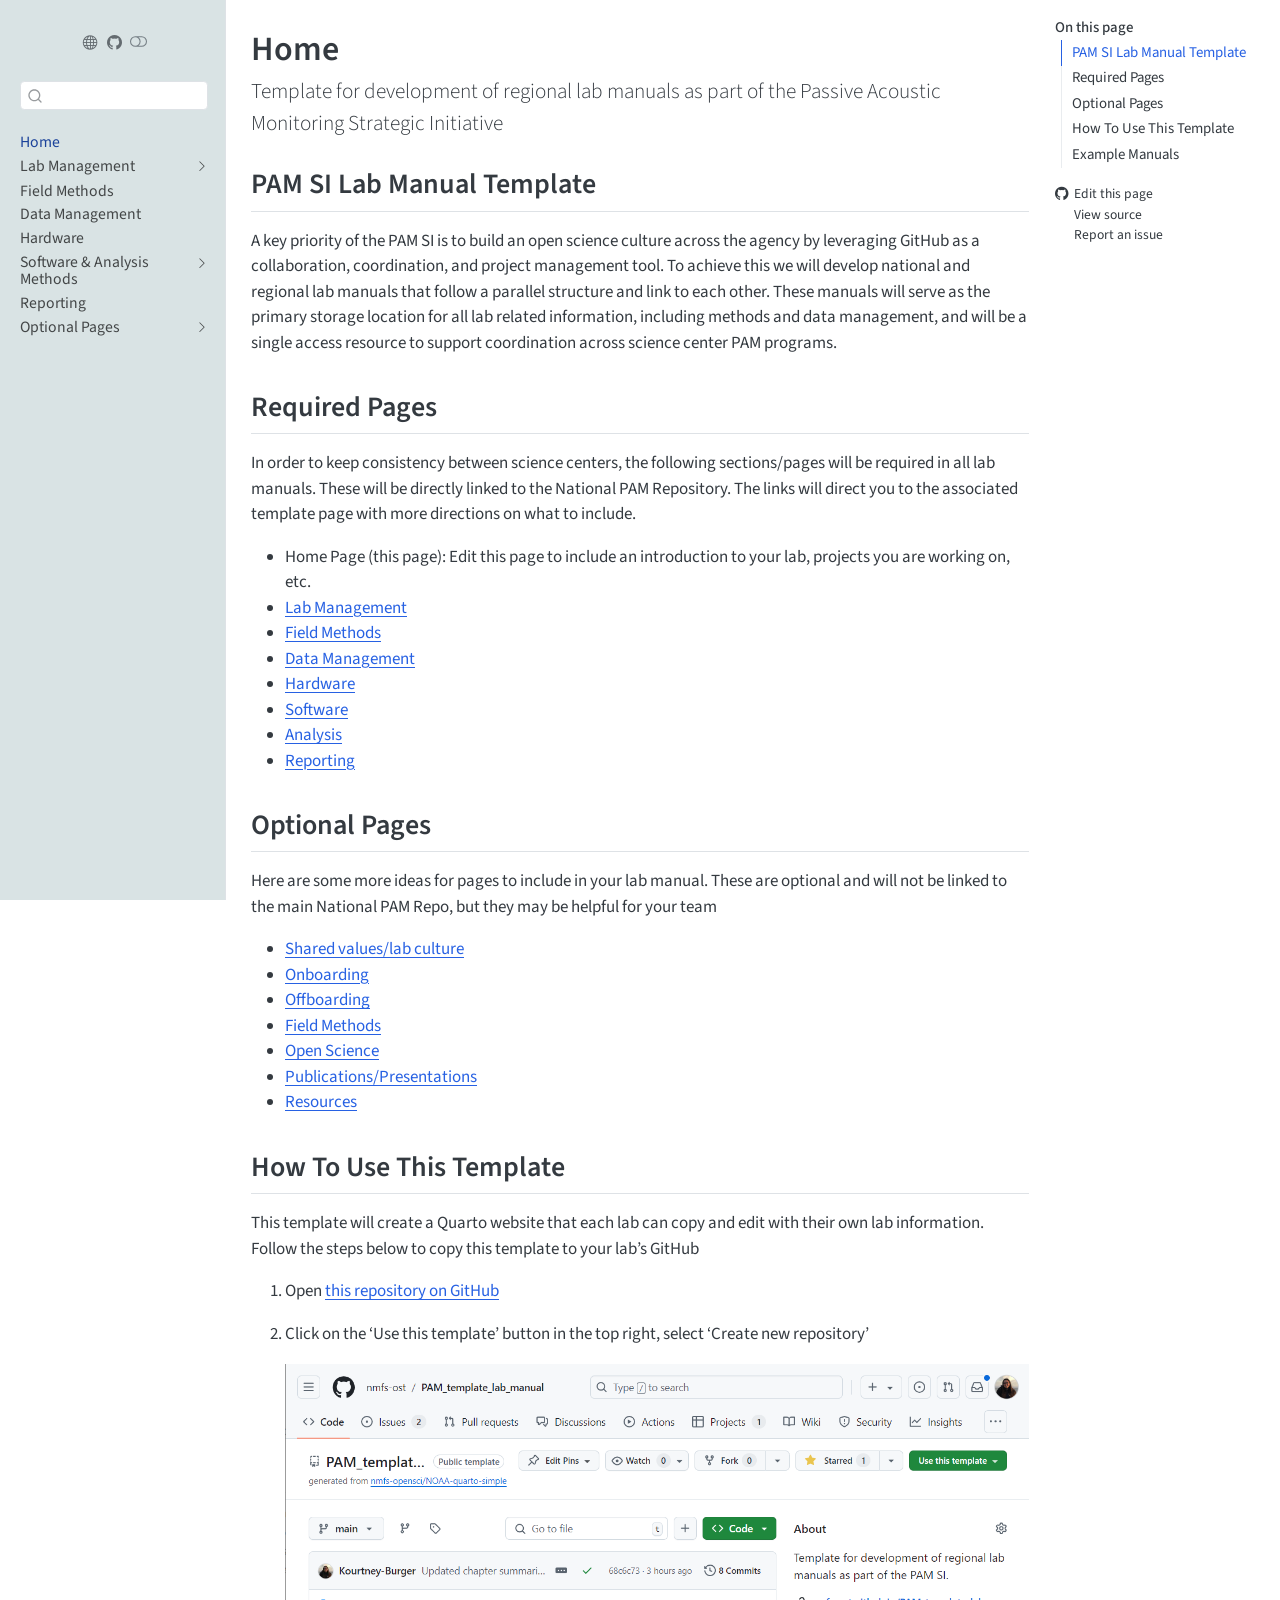
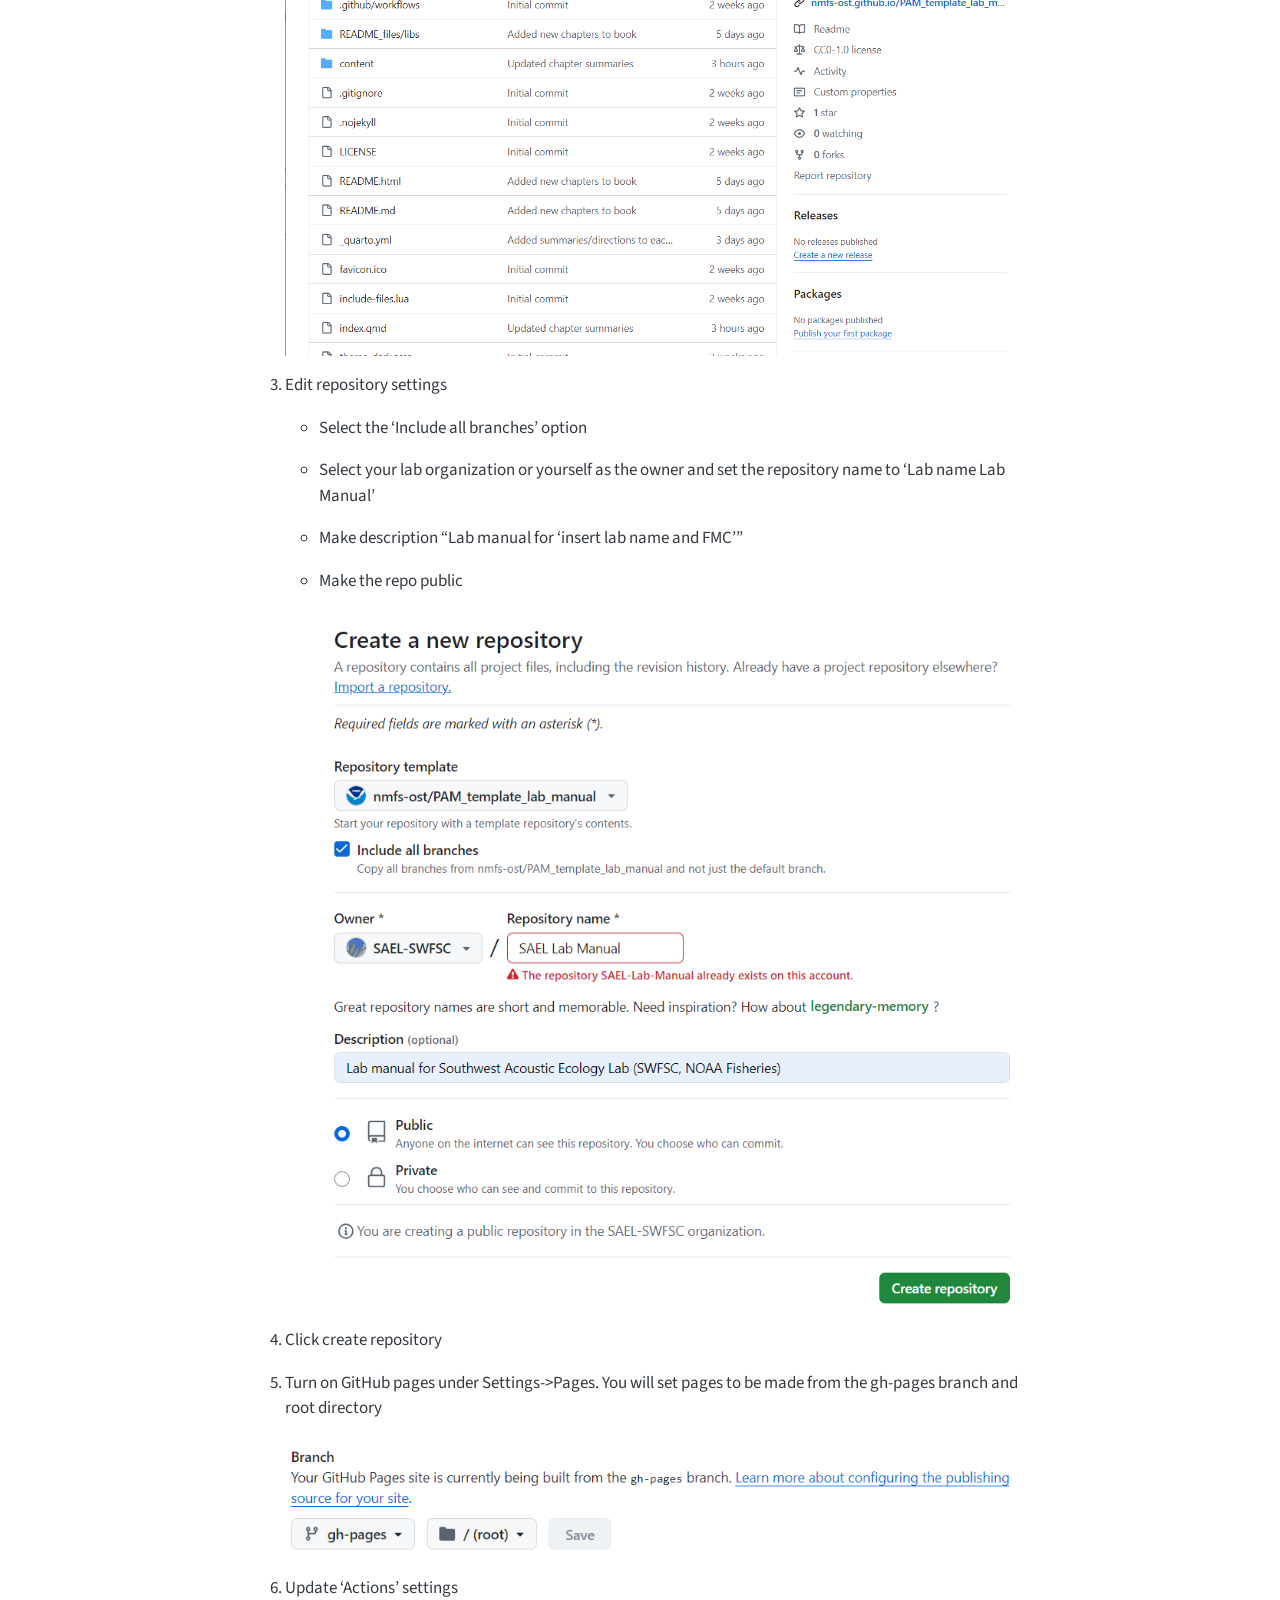
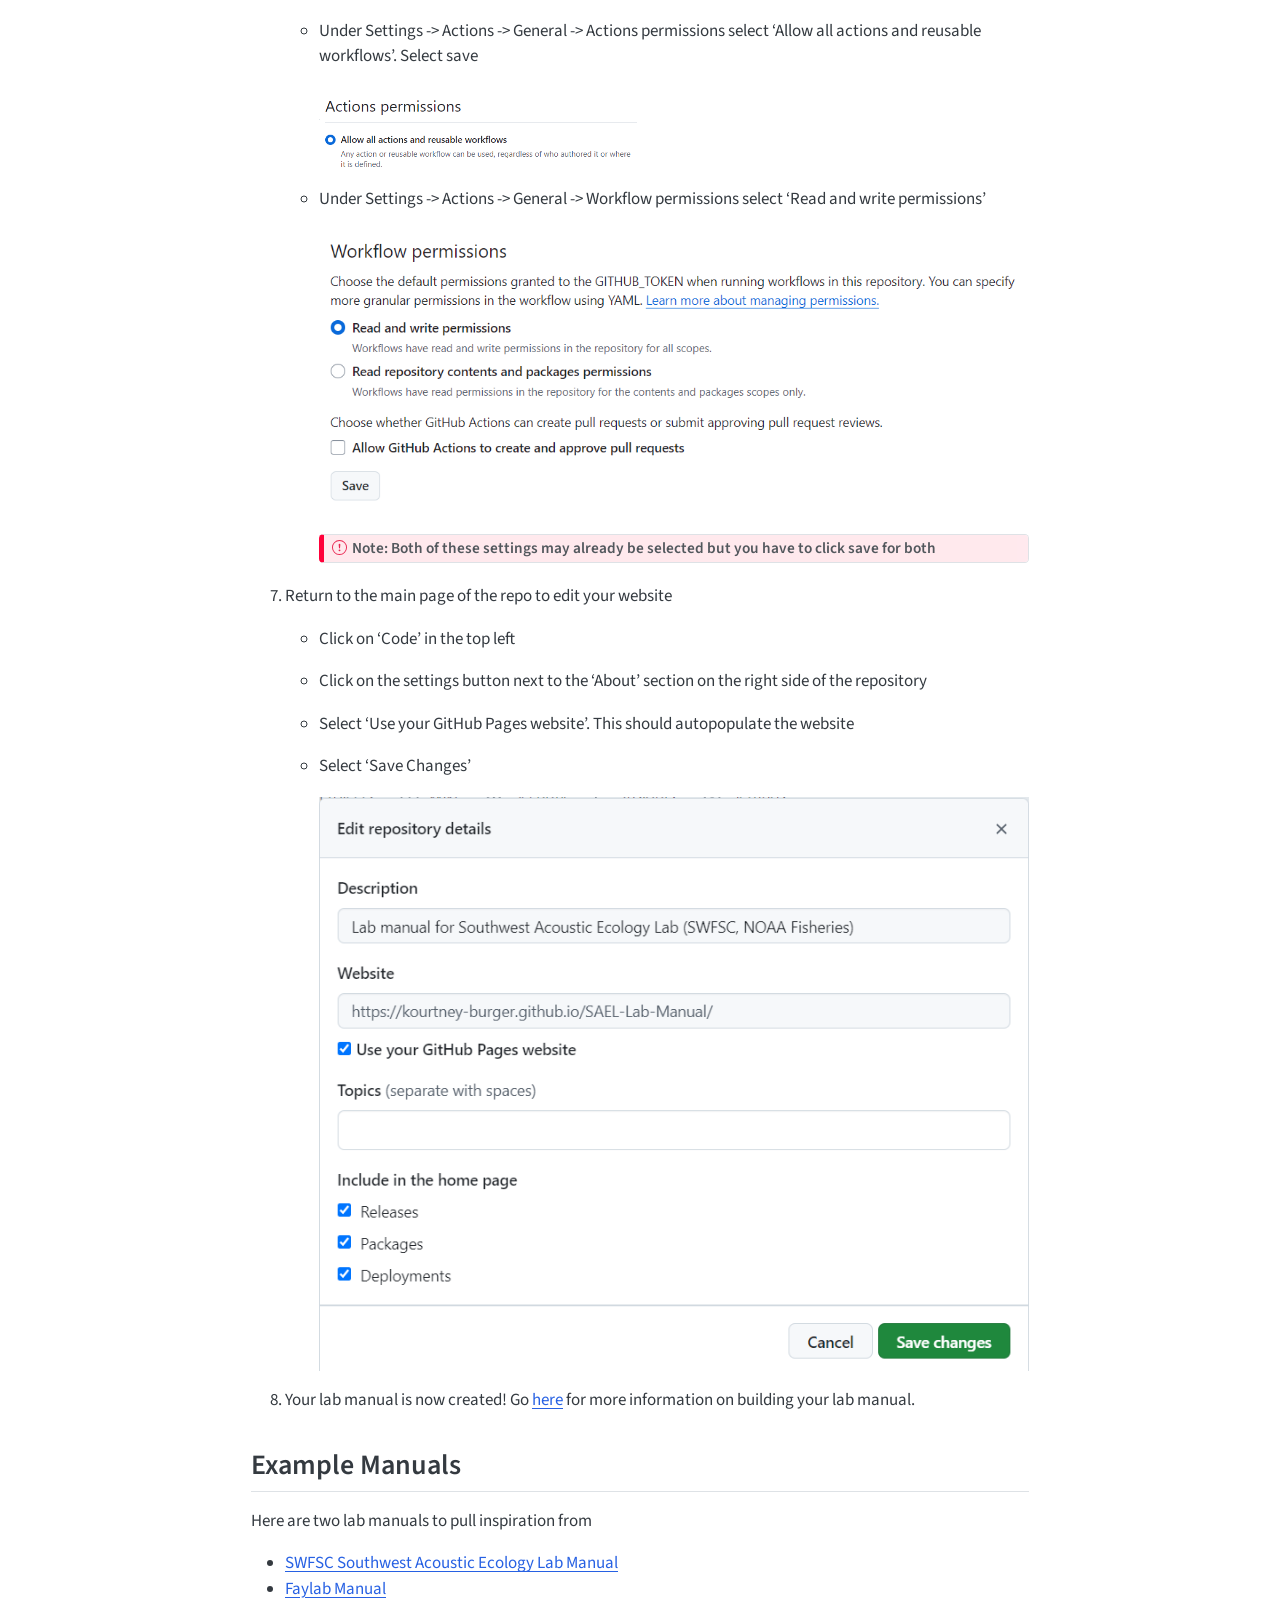
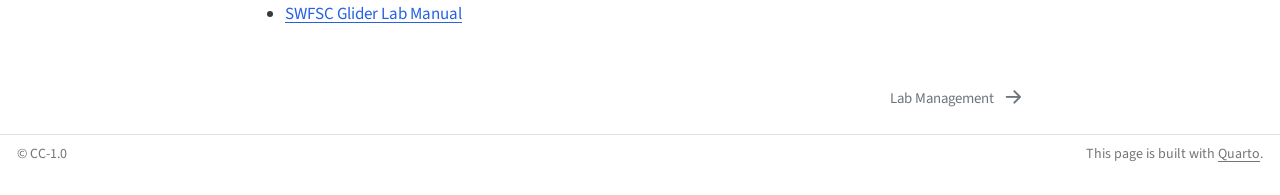
==== commit 6c34f466: "Built site for gh-pages" ====
--- a/index.html
+++ b/index.html
@@ -2,17 +2,23 @@
 <html xmlns="http://www.w3.org/1999/xhtml" lang="en" xml:lang="en"><head>
 
 <meta charset="utf-8">
-<meta name="generator" content="quarto-1.7.31">
+<meta name="generator" content="quarto-1.10.19">
 
 <meta name="viewport" content="width=device-width, initial-scale=1.0, user-scalable=yes">
 
 
 <title>Home – NOAA quarto simple</title>
 <style>
-code{white-space: pre-wrap;}
+/* Default styles provided by pandoc.
+** See https://pandoc.org/MANUAL.html#variables-for-html for config info.
+*/
 span.smallcaps{font-variant: small-caps;}
-div.columns{display: flex; gap: min(4vw, 1.5em);}
-div.column{flex: auto; overflow-x: auto;}
+div.columns{display: flex; gap: 1.5em;}
+div.column{flex: auto;}
+@media screen {
+div.columns{gap: min(4vw, 1.5em);}
+div.column{overflow-x: auto;}
+}
 div.hanging-indent{margin-left: 1.5em; text-indent: -1.5em;}
 ul.task-list{list-style: none;}
 ul.task-list li input[type="checkbox"] {
@@ -37,14 +43,14 @@
 <script src="site_libs/quarto-html/tippy.umd.min.js"></script>
 <script src="site_libs/quarto-html/anchor.min.js"></script>
 <link href="site_libs/quarto-html/tippy.css" rel="stylesheet">
-<link href="site_libs/quarto-html/quarto-syntax-highlighting-e1a5c8363afafaef2c763b6775fbf3ca.css" rel="stylesheet" class="quarto-color-scheme" id="quarto-text-highlighting-styles">
-<link href="site_libs/quarto-html/quarto-syntax-highlighting-dark-8ef56b68f8fa1e9d2ba328e99e439f80.css" rel="stylesheet" class="quarto-color-scheme quarto-color-alternate" id="quarto-text-highlighting-styles">
-<link href="site_libs/quarto-html/quarto-syntax-highlighting-e1a5c8363afafaef2c763b6775fbf3ca.css" rel="stylesheet" class="quarto-color-scheme-extra" id="quarto-text-highlighting-styles">
+<link href="site_libs/quarto-html/quarto-syntax-highlighting-bf27225e3a48a9273f3daa8f8e829971.css" rel="stylesheet" class="quarto-color-scheme" id="quarto-text-highlighting-styles">
+<link href="site_libs/quarto-html/quarto-syntax-highlighting-dark-b626d73c4c936ccc3cb08be7d45d1df6.css" rel="stylesheet" class="quarto-color-scheme quarto-color-alternate" id="quarto-text-highlighting-styles">
+<link href="site_libs/quarto-html/quarto-syntax-highlighting-bf27225e3a48a9273f3daa8f8e829971.css" rel="stylesheet" class="quarto-color-scheme-extra" id="quarto-text-highlighting-styles">
 <script src="site_libs/bootstrap/bootstrap.min.js"></script>
 <link href="site_libs/bootstrap/bootstrap-icons.css" rel="stylesheet">
-<link href="site_libs/bootstrap/bootstrap-f4511e7c7da31304ac4019ab17dc7eac.min.css" rel="stylesheet" append-hash="true" class="quarto-color-scheme" id="quarto-bootstrap" data-mode="light">
-<link href="site_libs/bootstrap/bootstrap-dark-7ad160369fa1c49b10eedb3a7e81e124.min.css" rel="stylesheet" append-hash="true" class="quarto-color-scheme quarto-color-alternate" id="quarto-bootstrap" data-mode="dark">
-<link href="site_libs/bootstrap/bootstrap-f4511e7c7da31304ac4019ab17dc7eac.min.css" rel="stylesheet" append-hash="true" class="quarto-color-scheme-extra" id="quarto-bootstrap" data-mode="light">
+<link href="site_libs/bootstrap/bootstrap-3245a9efd2d27e2c6a1ec784bf206a0c.min.css" rel="stylesheet" append-hash="true" class="quarto-color-scheme" id="quarto-bootstrap" data-mode="light">
+<link href="site_libs/bootstrap/bootstrap-dark-d949c74a40ea39fb0bf3b5edfd17d417.min.css" rel="stylesheet" append-hash="true" class="quarto-color-scheme quarto-color-alternate" id="quarto-bootstrap" data-mode="dark">
+<link href="site_libs/bootstrap/bootstrap-3245a9efd2d27e2c6a1ec784bf206a0c.min.css" rel="stylesheet" append-hash="true" class="quarto-color-scheme-extra" id="quarto-bootstrap" data-mode="light">
 <script id="quarto-search-options" type="application/json">{
   "location": "sidebar",
   "copy-button": false,
@@ -262,7 +268,8 @@
   <nav id="quarto-sidebar" class="sidebar collapse collapse-horizontal quarto-sidebar-collapse-item sidebar-navigation docked overflow-auto">
     <div class="pt-lg-2 mt-2 text-center sidebar-header">
       <a href="./index.html" class="sidebar-logo-link">
-      <img src="https://upload.wikimedia.org/wikipedia/commons/7/79/NOAA_logo.svg" alt="" class="sidebar-logo py-0 d-lg-inline d-none">
+      <img src="https://upload.wikimedia.org/wikipedia/commons/7/79/NOAA_logo.svg" alt="" class="sidebar-logo light-content py-0 d-lg-inline d-none">
+      <img src="https://upload.wikimedia.org/wikipedia/commons/7/79/NOAA_logo.svg" alt="" class="sidebar-logo dark-content py-0 d-lg-inline d-none">
       </a>
       <div class="sidebar-tools-main tools-wide">
     <a href="https://nmfs-ost.github.io/PAM_National_NMFS_Network" title="NMFS National Passive Acoustic Monitoring Network" class="quarto-navigation-tool px-1" aria-label="NMFS National Passive Acoustic Monitoring Network"><i class="bi bi-globe"></i></a>
@@ -509,13 +516,13 @@
 <p><img src="content/images/actions.png" class="img-fluid" width="323"></p></li>
 <li><p>Under Settings -&gt; Actions -&gt; General -&gt; Workflow permissions select ‘Read and write permissions’</p>
 <p><img src="content/images/workflowPermissions.png" class="img-fluid"></p>
-<div class="callout callout-style-default callout-important callout-titled">
+<div class="callout callout-style-default callout-important callout-empty-content callout-titled">
 <div class="callout-header d-flex align-content-center">
 <div class="callout-icon-container">
 <i class="callout-icon"></i>
 </div>
 <div class="callout-title-container flex-fill">
-Note: Both of these settings may already be selected but you have to click save for both
+<span class="screen-reader-only">Important</span>Note: Both of these settings may already be selected but you have to click save for both
 </div>
 </div>
 <div class="callout-body-container callout-body">
@@ -611,13 +618,14 @@
       e.clearSelection();
     }
     const getTextToCopy = function(trigger) {
-        const codeEl = trigger.previousElementSibling.cloneNode(true);
-        for (const childEl of codeEl.children) {
-          if (isCodeAnnotation(childEl)) {
-            childEl.remove();
-          }
-        }
-        return codeEl.innerText;
+      const outerScaffold = trigger.parentElement.cloneNode(true);
+      const codeEl = outerScaffold.querySelector('code');
+      for (const childEl of codeEl.children) {
+        if (isCodeAnnotation(childEl)) {
+          childEl.remove();
+        }
+      }
+      return codeEl.innerText;
     }
     const clipboard = new window.ClipboardJS('.code-copy-button:not([data-in-quarto-modal])', {
       text: getTextToCopy
--- a/site_libs/quarto-html/quarto-syntax-highlighting-bf27225e3a48a9273f3daa8f8e829971.css
+++ b/site_libs/quarto-html/quarto-syntax-highlighting-bf27225e3a48a9273f3daa8f8e829971.css
@@ -0,0 +1,236 @@
+/* quarto syntax highlight colors */
+:root {
+  --quarto-hl-ot-color: #003B4F;
+  --quarto-hl-at-color: #657422;
+  --quarto-hl-ss-color: #20794D;
+  --quarto-hl-an-color: #5E5E5E;
+  --quarto-hl-fu-color: #4758AB;
+  --quarto-hl-st-color: #20794D;
+  --quarto-hl-cf-color: #003B4F;
+  --quarto-hl-op-color: #5E5E5E;
+  --quarto-hl-er-color: #AD0000;
+  --quarto-hl-bn-color: #AD0000;
+  --quarto-hl-al-color: #AD0000;
+  --quarto-hl-va-color: #111111;
+  --quarto-hl-bu-color: inherit;
+  --quarto-hl-ex-color: inherit;
+  --quarto-hl-pp-color: #AD0000;
+  --quarto-hl-in-color: #5E5E5E;
+  --quarto-hl-vs-color: #20794D;
+  --quarto-hl-wa-color: #5E5E5E;
+  --quarto-hl-do-color: #5E5E5E;
+  --quarto-hl-im-color: #00769E;
+  --quarto-hl-ch-color: #20794D;
+  --quarto-hl-dt-color: #AD0000;
+  --quarto-hl-fl-color: #AD0000;
+  --quarto-hl-co-color: #5E5E5E;
+  --quarto-hl-cv-color: #5E5E5E;
+  --quarto-hl-cn-color: #8f5902;
+  --quarto-hl-sc-color: #5E5E5E;
+  --quarto-hl-dv-color: #AD0000;
+  --quarto-hl-kw-color: #003B4F;
+}
+
+/* other quarto variables */
+:root {
+  --quarto-font-monospace: SFMono-Regular, Menlo, Monaco, Consolas, "Liberation Mono", "Courier New", monospace;
+}
+
+/* syntax highlight based on Pandoc's rules */
+pre > code.sourceCode > span {
+  color: #003B4F;
+}
+
+code.sourceCode > span {
+  color: #003B4F;
+}
+
+div.sourceCode,
+div.sourceCode pre.sourceCode {
+  color: #003B4F;
+}
+
+/* Normal */
+code span {
+  color: #003B4F;
+}
+
+/* Alert */
+code span.al {
+  color: #AD0000;
+  font-style: inherit;
+}
+
+/* Annotation */
+code span.an {
+  color: #5E5E5E;
+  font-style: inherit;
+}
+
+/* Attribute */
+code span.at {
+  color: #657422;
+  font-style: inherit;
+}
+
+/* BaseN */
+code span.bn {
+  color: #AD0000;
+  font-style: inherit;
+}
+
+/* BuiltIn */
+code span.bu {
+  font-style: inherit;
+}
+
+/* ControlFlow */
+code span.cf {
+  color: #003B4F;
+  font-weight: bold;
+  font-style: inherit;
+}
+
+/* Char */
+code span.ch {
+  color: #20794D;
+  font-style: inherit;
+}
+
+/* Constant */
+code span.cn {
+  color: #8f5902;
+  font-style: inherit;
+}
+
+/* Comment */
+code span.co {
+  color: #5E5E5E;
+  font-style: inherit;
+}
+
+/* CommentVar */
+code span.cv {
+  color: #5E5E5E;
+  font-style: italic;
+}
+
+/* Documentation */
+code span.do {
+  color: #5E5E5E;
+  font-style: italic;
+}
+
+/* DataType */
+code span.dt {
+  color: #AD0000;
+  font-style: inherit;
+}
+
+/* DecVal */
+code span.dv {
+  color: #AD0000;
+  font-style: inherit;
+}
+
+/* Error */
+code span.er {
+  color: #AD0000;
+  font-style: inherit;
+}
+
+/* Extension */
+code span.ex {
+  font-style: inherit;
+}
+
+/* Float */
+code span.fl {
+  color: #AD0000;
+  font-style: inherit;
+}
+
+/* Function */
+code span.fu {
+  color: #4758AB;
+  font-style: inherit;
+}
+
+/* Import */
+code span.im {
+  color: #00769E;
+  font-style: inherit;
+}
+
+/* Information */
+code span.in {
+  color: #5E5E5E;
+  font-style: inherit;
+}
+
+/* Keyword */
+code span.kw {
+  color: #003B4F;
+  font-weight: bold;
+  font-style: inherit;
+}
+
+/* Operator */
+code span.op {
+  color: #5E5E5E;
+  font-style: inherit;
+}
+
+/* Other */
+code span.ot {
+  color: #003B4F;
+  font-style: inherit;
+}
+
+/* Preprocessor */
+code span.pp {
+  color: #AD0000;
+  font-style: inherit;
+}
+
+/* SpecialChar */
+code span.sc {
+  color: #5E5E5E;
+  font-style: inherit;
+}
+
+/* SpecialString */
+code span.ss {
+  color: #20794D;
+  font-style: inherit;
+}
+
+/* String */
+code span.st {
+  color: #20794D;
+  font-style: inherit;
+}
+
+/* Variable */
+code span.va {
+  color: #111111;
+  font-style: inherit;
+}
+
+/* VerbatimString */
+code span.vs {
+  color: #20794D;
+  font-style: inherit;
+}
+
+/* Warning */
+code span.wa {
+  color: #5E5E5E;
+  font-style: italic;
+}
+
+.prevent-inlining {
+  content: "</";
+}
+
+/*# sourceMappingURL=8be38f48d34c45af72792cbd699585e7.css.map */
--- a/site_libs/quarto-html/quarto-syntax-highlighting-dark-b626d73c4c936ccc3cb08be7d45d1df6.css
+++ b/site_libs/quarto-html/quarto-syntax-highlighting-dark-b626d73c4c936ccc3cb08be7d45d1df6.css
@@ -0,0 +1,219 @@
+/* quarto syntax highlight colors */
+:root {
+  --quarto-hl-al-color: #f07178;
+  --quarto-hl-an-color: #d4d0ab;
+  --quarto-hl-at-color: #00e0e0;
+  --quarto-hl-bn-color: #d4d0ab;
+  --quarto-hl-bu-color: #abe338;
+  --quarto-hl-ch-color: #abe338;
+  --quarto-hl-co-color: #f8f8f2;
+  --quarto-hl-cv-color: #ffd700;
+  --quarto-hl-cn-color: #ffd700;
+  --quarto-hl-cf-color: #ffa07a;
+  --quarto-hl-dt-color: #ffa07a;
+  --quarto-hl-dv-color: #d4d0ab;
+  --quarto-hl-do-color: #f8f8f2;
+  --quarto-hl-er-color: #f07178;
+  --quarto-hl-ex-color: #00e0e0;
+  --quarto-hl-fl-color: #d4d0ab;
+  --quarto-hl-fu-color: #ffa07a;
+  --quarto-hl-im-color: #abe338;
+  --quarto-hl-in-color: #d4d0ab;
+  --quarto-hl-kw-color: #ffa07a;
+  --quarto-hl-op-color: #ffa07a;
+  --quarto-hl-ot-color: #00e0e0;
+  --quarto-hl-pp-color: #dcc6e0;
+  --quarto-hl-re-color: #00e0e0;
+  --quarto-hl-sc-color: #abe338;
+  --quarto-hl-ss-color: #abe338;
+  --quarto-hl-st-color: #abe338;
+  --quarto-hl-va-color: #00e0e0;
+  --quarto-hl-vs-color: #abe338;
+  --quarto-hl-wa-color: #dcc6e0;
+}
+
+/* other quarto variables */
+:root {
+  --quarto-font-monospace: SFMono-Regular, Menlo, Monaco, Consolas, "Liberation Mono", "Courier New", monospace;
+}
+
+/* syntax highlight based on Pandoc's rules */
+pre > code.sourceCode > span {
+  color: #f8f8f2;
+}
+
+code.sourceCode > span {
+  color: #f8f8f2;
+}
+
+div.sourceCode,
+div.sourceCode pre.sourceCode {
+  color: #f8f8f2;
+}
+
+/* Normal */
+code span {
+  color: #f8f8f2;
+}
+
+/* Alert */
+code span.al {
+  color: #f07178;
+}
+
+/* Annotation */
+code span.an {
+  color: #d4d0ab;
+}
+
+/* Attribute */
+code span.at {
+  color: #00e0e0;
+}
+
+/* BaseN */
+code span.bn {
+  color: #d4d0ab;
+}
+
+/* BuiltIn */
+code span.bu {
+  color: #abe338;
+}
+
+/* ControlFlow */
+code span.cf {
+  font-weight: bold;
+  color: #ffa07a;
+}
+
+/* Char */
+code span.ch {
+  color: #abe338;
+}
+
+/* Constant */
+code span.cn {
+  color: #ffd700;
+}
+
+/* Comment */
+code span.co {
+  font-style: italic;
+  color: #f8f8f2;
+}
+
+/* CommentVar */
+code span.cv {
+  color: #ffd700;
+}
+
+/* Documentation */
+code span.do {
+  color: #f8f8f2;
+}
+
+/* DataType */
+code span.dt {
+  color: #ffa07a;
+}
+
+/* DecVal */
+code span.dv {
+  color: #d4d0ab;
+}
+
+/* Error */
+code span.er {
+  color: #f07178;
+  text-decoration: underline;
+}
+
+/* Extension */
+code span.ex {
+  font-weight: bold;
+  color: #00e0e0;
+}
+
+/* Float */
+code span.fl {
+  color: #d4d0ab;
+}
+
+/* Function */
+code span.fu {
+  color: #ffa07a;
+}
+
+/* Import */
+code span.im {
+  color: #abe338;
+}
+
+/* Information */
+code span.in {
+  color: #d4d0ab;
+}
+
+/* Keyword */
+code span.kw {
+  font-weight: bold;
+  color: #ffa07a;
+}
+
+/* Operator */
+code span.op {
+  color: #ffa07a;
+}
+
+/* Other */
+code span.ot {
+  color: #00e0e0;
+}
+
+/* Preprocessor */
+code span.pp {
+  color: #dcc6e0;
+}
+
+/* RegionMarker */
+code span.re {
+  background-color: #f8f8f2;
+  color: #00e0e0;
+}
+
+/* SpecialChar */
+code span.sc {
+  color: #abe338;
+}
+
+/* SpecialString */
+code span.ss {
+  color: #abe338;
+}
+
+/* String */
+code span.st {
+  color: #abe338;
+}
+
+/* Variable */
+code span.va {
+  color: #00e0e0;
+}
+
+/* VerbatimString */
+code span.vs {
+  color: #abe338;
+}
+
+/* Warning */
+code span.wa {
+  color: #dcc6e0;
+}
+
+.prevent-inlining {
+  content: "</";
+}
+
+/*# sourceMappingURL=a269c63e8167c3ae395728e86feb0848.css.map */
--- a/site_libs/quarto-html/quarto-syntax-highlighting-bf27225e3a48a9273f3daa8f8e829971.css
+++ b/site_libs/quarto-html/quarto-syntax-highlighting-bf27225e3a48a9273f3daa8f8e829971.css
@@ -0,0 +1,236 @@
+/* quarto syntax highlight colors */
+:root {
+  --quarto-hl-ot-color: #003B4F;
+  --quarto-hl-at-color: #657422;
+  --quarto-hl-ss-color: #20794D;
+  --quarto-hl-an-color: #5E5E5E;
+  --quarto-hl-fu-color: #4758AB;
+  --quarto-hl-st-color: #20794D;
+  --quarto-hl-cf-color: #003B4F;
+  --quarto-hl-op-color: #5E5E5E;
+  --quarto-hl-er-color: #AD0000;
+  --quarto-hl-bn-color: #AD0000;
+  --quarto-hl-al-color: #AD0000;
+  --quarto-hl-va-color: #111111;
+  --quarto-hl-bu-color: inherit;
+  --quarto-hl-ex-color: inherit;
+  --quarto-hl-pp-color: #AD0000;
+  --quarto-hl-in-color: #5E5E5E;
+  --quarto-hl-vs-color: #20794D;
+  --quarto-hl-wa-color: #5E5E5E;
+  --quarto-hl-do-color: #5E5E5E;
+  --quarto-hl-im-color: #00769E;
+  --quarto-hl-ch-color: #20794D;
+  --quarto-hl-dt-color: #AD0000;
+  --quarto-hl-fl-color: #AD0000;
+  --quarto-hl-co-color: #5E5E5E;
+  --quarto-hl-cv-color: #5E5E5E;
+  --quarto-hl-cn-color: #8f5902;
+  --quarto-hl-sc-color: #5E5E5E;
+  --quarto-hl-dv-color: #AD0000;
+  --quarto-hl-kw-color: #003B4F;
+}
+
+/* other quarto variables */
+:root {
+  --quarto-font-monospace: SFMono-Regular, Menlo, Monaco, Consolas, "Liberation Mono", "Courier New", monospace;
+}
+
+/* syntax highlight based on Pandoc's rules */
+pre > code.sourceCode > span {
+  color: #003B4F;
+}
+
+code.sourceCode > span {
+  color: #003B4F;
+}
+
+div.sourceCode,
+div.sourceCode pre.sourceCode {
+  color: #003B4F;
+}
+
+/* Normal */
+code span {
+  color: #003B4F;
+}
+
+/* Alert */
+code span.al {
+  color: #AD0000;
+  font-style: inherit;
+}
+
+/* Annotation */
+code span.an {
+  color: #5E5E5E;
+  font-style: inherit;
+}
+
+/* Attribute */
+code span.at {
+  color: #657422;
+  font-style: inherit;
+}
+
+/* BaseN */
+code span.bn {
+  color: #AD0000;
+  font-style: inherit;
+}
+
+/* BuiltIn */
+code span.bu {
+  font-style: inherit;
+}
+
+/* ControlFlow */
+code span.cf {
+  color: #003B4F;
+  font-weight: bold;
+  font-style: inherit;
+}
+
+/* Char */
+code span.ch {
+  color: #20794D;
+  font-style: inherit;
+}
+
+/* Constant */
+code span.cn {
+  color: #8f5902;
+  font-style: inherit;
+}
+
+/* Comment */
+code span.co {
+  color: #5E5E5E;
+  font-style: inherit;
+}
+
+/* CommentVar */
+code span.cv {
+  color: #5E5E5E;
+  font-style: italic;
+}
+
+/* Documentation */
+code span.do {
+  color: #5E5E5E;
+  font-style: italic;
+}
+
+/* DataType */
+code span.dt {
+  color: #AD0000;
+  font-style: inherit;
+}
+
+/* DecVal */
+code span.dv {
+  color: #AD0000;
+  font-style: inherit;
+}
+
+/* Error */
+code span.er {
+  color: #AD0000;
+  font-style: inherit;
+}
+
+/* Extension */
+code span.ex {
+  font-style: inherit;
+}
+
+/* Float */
+code span.fl {
+  color: #AD0000;
+  font-style: inherit;
+}
+
+/* Function */
+code span.fu {
+  color: #4758AB;
+  font-style: inherit;
+}
+
+/* Import */
+code span.im {
+  color: #00769E;
+  font-style: inherit;
+}
+
+/* Information */
+code span.in {
+  color: #5E5E5E;
+  font-style: inherit;
+}
+
+/* Keyword */
+code span.kw {
+  color: #003B4F;
+  font-weight: bold;
+  font-style: inherit;
+}
+
+/* Operator */
+code span.op {
+  color: #5E5E5E;
+  font-style: inherit;
+}
+
+/* Other */
+code span.ot {
+  color: #003B4F;
+  font-style: inherit;
+}
+
+/* Preprocessor */
+code span.pp {
+  color: #AD0000;
+  font-style: inherit;
+}
+
+/* SpecialChar */
+code span.sc {
+  color: #5E5E5E;
+  font-style: inherit;
+}
+
+/* SpecialString */
+code span.ss {
+  color: #20794D;
+  font-style: inherit;
+}
+
+/* String */
+code span.st {
+  color: #20794D;
+  font-style: inherit;
+}
+
+/* Variable */
+code span.va {
+  color: #111111;
+  font-style: inherit;
+}
+
+/* VerbatimString */
+code span.vs {
+  color: #20794D;
+  font-style: inherit;
+}
+
+/* Warning */
+code span.wa {
+  color: #5E5E5E;
+  font-style: italic;
+}
+
+.prevent-inlining {
+  content: "</";
+}
+
+/*# sourceMappingURL=8be38f48d34c45af72792cbd699585e7.css.map */
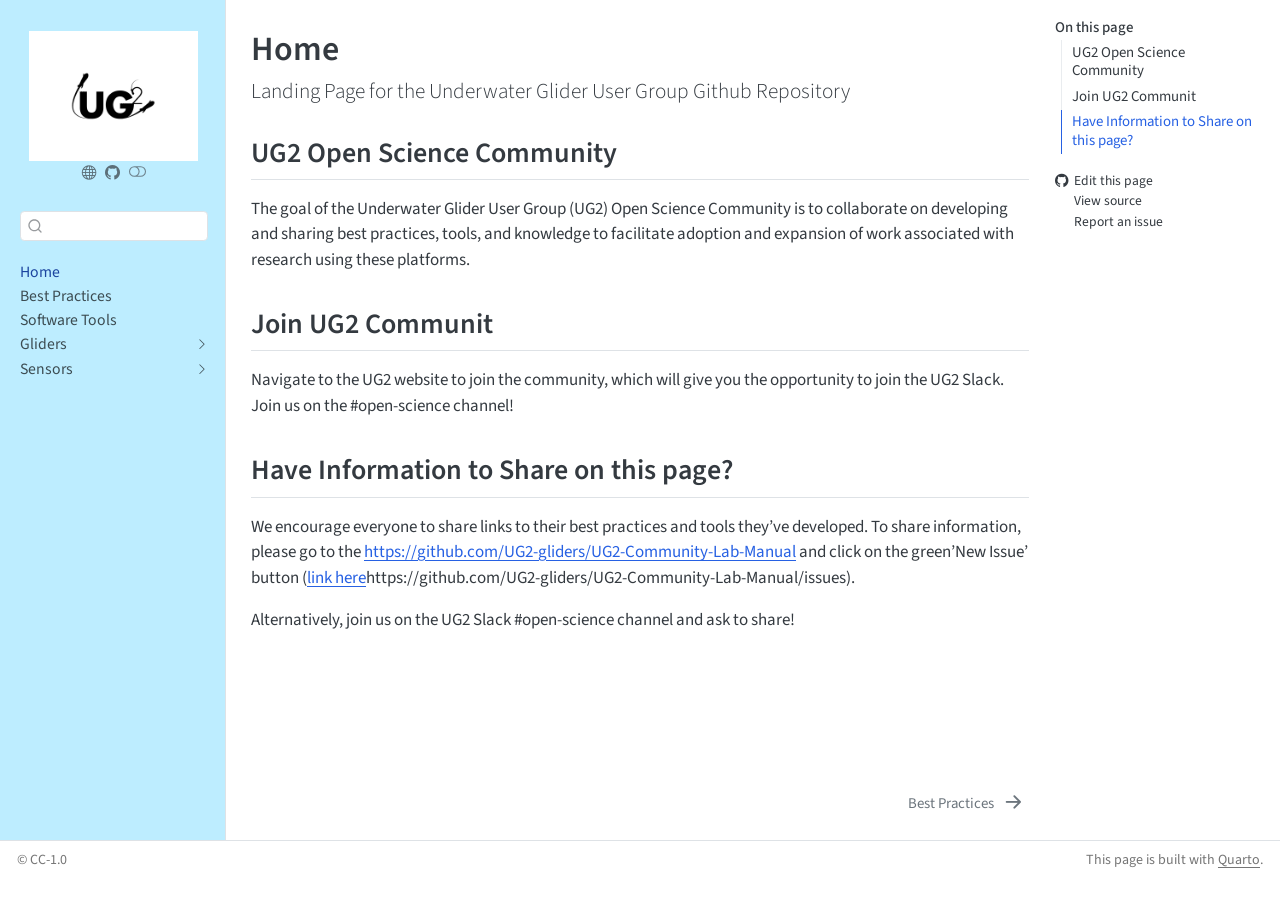
==== commit 4d6880f2: "Built site for gh-pages" ====
--- a/index.html
+++ b/index.html
@@ -7,7 +7,7 @@
 <meta name="viewport" content="width=device-width, initial-scale=1.0, user-scalable=yes">
 
 
-<title>Home – NOAA quarto simple</title>
+<title>Home – UG2 Github Landing Page</title>
 <style>
 /* Default styles provided by pandoc.
 ** See https://pandoc.org/MANUAL.html#variables-for-html for config info.
@@ -35,7 +35,7 @@
 <script src="site_libs/quarto-search/fuse.min.js"></script>
 <script src="site_libs/quarto-search/quarto-search.js"></script>
 <meta name="quarto:offset" content="./">
-<link href="./content/LabManagement.html" rel="next">
+<link href="./content/best-practices.html" rel="next">
 <link href="./images/favicon.ico" rel="icon">
 <script src="site_libs/quarto-html/quarto.js" type="module"></script>
 <script src="site_libs/quarto-html/tabsets/tabsets.js" type="module"></script>
@@ -48,9 +48,9 @@
 <link href="site_libs/quarto-html/quarto-syntax-highlighting-bf27225e3a48a9273f3daa8f8e829971.css" rel="stylesheet" class="quarto-color-scheme-extra" id="quarto-text-highlighting-styles">
 <script src="site_libs/bootstrap/bootstrap.min.js"></script>
 <link href="site_libs/bootstrap/bootstrap-icons.css" rel="stylesheet">
-<link href="site_libs/bootstrap/bootstrap-3245a9efd2d27e2c6a1ec784bf206a0c.min.css" rel="stylesheet" append-hash="true" class="quarto-color-scheme" id="quarto-bootstrap" data-mode="light">
+<link href="site_libs/bootstrap/bootstrap-cd25cc630f030847dbf15e14af98990f.min.css" rel="stylesheet" append-hash="true" class="quarto-color-scheme" id="quarto-bootstrap" data-mode="light">
 <link href="site_libs/bootstrap/bootstrap-dark-d949c74a40ea39fb0bf3b5edfd17d417.min.css" rel="stylesheet" append-hash="true" class="quarto-color-scheme quarto-color-alternate" id="quarto-bootstrap" data-mode="dark">
-<link href="site_libs/bootstrap/bootstrap-3245a9efd2d27e2c6a1ec784bf206a0c.min.css" rel="stylesheet" append-hash="true" class="quarto-color-scheme-extra" id="quarto-bootstrap" data-mode="light">
+<link href="site_libs/bootstrap/bootstrap-cd25cc630f030847dbf15e14af98990f.min.css" rel="stylesheet" append-hash="true" class="quarto-color-scheme-extra" id="quarto-bootstrap" data-mode="light">
 <script id="quarto-search-options" type="application/json">{
   "location": "sidebar",
   "copy-button": false,
@@ -268,12 +268,12 @@
   <nav id="quarto-sidebar" class="sidebar collapse collapse-horizontal quarto-sidebar-collapse-item sidebar-navigation docked overflow-auto">
     <div class="pt-lg-2 mt-2 text-center sidebar-header">
       <a href="./index.html" class="sidebar-logo-link">
-      <img src="https://upload.wikimedia.org/wikipedia/commons/7/79/NOAA_logo.svg" alt="" class="sidebar-logo light-content py-0 d-lg-inline d-none">
-      <img src="https://upload.wikimedia.org/wikipedia/commons/7/79/NOAA_logo.svg" alt="" class="sidebar-logo dark-content py-0 d-lg-inline d-none">
+      <img src="./content/images/UG2_Option1.png" alt="" class="sidebar-logo light-content py-0 d-lg-inline d-none">
+      <img src="./content/images/UG2_Option1.png" alt="" class="sidebar-logo dark-content py-0 d-lg-inline d-none">
       </a>
       <div class="sidebar-tools-main tools-wide">
-    <a href="https://nmfs-ost.github.io/PAM_National_NMFS_Network" title="NMFS National Passive Acoustic Monitoring Network" class="quarto-navigation-tool px-1" aria-label="NMFS National Passive Acoustic Monitoring Network"><i class="bi bi-globe"></i></a>
-    <a href="https://github.com/nmfs-ost/PAM_template_lab_manual" title="NMFS PAM SI Lab Manual Template" class="quarto-navigation-tool px-1" aria-label="NMFS PAM SI Lab Manual Template"><i class="bi bi-github"></i></a>
+    <a href="https://underwatergliders.org/" title="Underwater Glider User Group" class="quarto-navigation-tool px-1" aria-label="Underwater Glider User Group"><i class="bi bi-globe"></i></a>
+    <a href="https://github.com/UG2-gliders/UG2-Community-Lab-Manual" title="UG2 Community Lab Manual GitHub Repository" class="quarto-navigation-tool px-1" aria-label="UG2 Community Lab Manual GitHub Repository"><i class="bi bi-github"></i></a>
   <a href="" class="quarto-color-scheme-toggle quarto-navigation-tool  px-1" onclick="window.quartoToggleColorScheme(); return false;" title="Toggle dark mode"><i class="bi"></i></a>
 </div>
       </div>
@@ -290,10 +290,22 @@
  <span class="menu-text">Home</span></a>
   </div>
 </li>
+        <li class="sidebar-item">
+  <div class="sidebar-item-container"> 
+  <a href="./content/best-practices.html" class="sidebar-item-text sidebar-link">
+ <span class="menu-text">Best Practices</span></a>
+  </div>
+</li>
+        <li class="sidebar-item">
+  <div class="sidebar-item-container"> 
+  <a href="./content/software-tools.html" class="sidebar-item-text sidebar-link">
+ <span class="menu-text">Software Tools</span></a>
+  </div>
+</li>
         <li class="sidebar-item sidebar-item-section">
       <div class="sidebar-item-container"> 
-            <a href="./content/LabManagement.html" class="sidebar-item-text sidebar-link">
- <span class="menu-text">Lab Management</span></a>
+            <a href="./content/gliders.html" class="sidebar-item-text sidebar-link">
+ <span class="menu-text">Gliders</span></a>
           <a class="sidebar-item-toggle text-start collapsed" data-bs-toggle="collapse" data-bs-target="#quarto-sidebar-section-1" role="navigation" aria-expanded="false" aria-label="Toggle section">
             <i class="bi bi-chevron-right ms-2"></i>
           </a> 
@@ -301,46 +313,28 @@
       <ul id="quarto-sidebar-section-1" class="collapse list-unstyled sidebar-section depth1 ">  
           <li class="sidebar-item">
   <div class="sidebar-item-container"> 
-  <a href="./content/Safety.html" class="sidebar-item-text sidebar-link">
- <span class="menu-text">Safety</span></a>
+  <a href="./content/slocum.html" class="sidebar-item-text sidebar-link">
+ <span class="menu-text">TW Slocum</span></a>
   </div>
 </li>
           <li class="sidebar-item">
   <div class="sidebar-item-container"> 
-  <a href="./content/Inventory.html" class="sidebar-item-text sidebar-link">
- <span class="menu-text">Inventory</span></a>
+  <a href="./content/seaglider.html" class="sidebar-item-text sidebar-link">
+ <span class="menu-text">Seaglider</span></a>
   </div>
 </li>
           <li class="sidebar-item">
   <div class="sidebar-item-container"> 
-  <a href="./content/Hardware.html" class="sidebar-item-text sidebar-link">
- <span class="menu-text">Hardware</span></a>
+  <a href="./content/alseamar.html" class="sidebar-item-text sidebar-link">
+ <span class="menu-text">Alseamar SeaExplorer</span></a>
   </div>
 </li>
       </ul>
   </li>
-        <li class="sidebar-item">
-  <div class="sidebar-item-container"> 
-  <a href="./content/FieldMethods.html" class="sidebar-item-text sidebar-link">
- <span class="menu-text">Field Methods</span></a>
-  </div>
-</li>
-        <li class="sidebar-item">
-  <div class="sidebar-item-container"> 
-  <a href="./content/DataManagement.html" class="sidebar-item-text sidebar-link">
- <span class="menu-text">Data Management</span></a>
-  </div>
-</li>
-        <li class="sidebar-item">
-  <div class="sidebar-item-container"> 
-  <a href="./content/Hardware.html" class="sidebar-item-text sidebar-link">
- <span class="menu-text">Hardware</span></a>
-  </div>
-</li>
         <li class="sidebar-item sidebar-item-section">
       <div class="sidebar-item-container"> 
-            <a href="./content/SoftwareAnalysis.html" class="sidebar-item-text sidebar-link">
- <span class="menu-text">Software &amp; Analysis Methods</span></a>
+            <a href="./content/sensors.html" class="sidebar-item-text sidebar-link">
+ <span class="menu-text">Sensors</span></a>
           <a class="sidebar-item-toggle text-start collapsed" data-bs-toggle="collapse" data-bs-target="#quarto-sidebar-section-2" role="navigation" aria-expanded="false" aria-label="Toggle section">
             <i class="bi bi-chevron-right ms-2"></i>
           </a> 
@@ -348,73 +342,14 @@
       <ul id="quarto-sidebar-section-2" class="collapse list-unstyled sidebar-section depth1 ">  
           <li class="sidebar-item">
   <div class="sidebar-item-container"> 
-  <a href="./content/Software.html" class="sidebar-item-text sidebar-link">
- <span class="menu-text">Software</span></a>
+  <a href="./content/ctd.html" class="sidebar-item-text sidebar-link">
+ <span class="menu-text">CTD</span></a>
   </div>
 </li>
           <li class="sidebar-item">
   <div class="sidebar-item-container"> 
-  <a href="./content/AnalysisMethods.html" class="sidebar-item-text sidebar-link">
- <span class="menu-text">Analysis Methods</span></a>
-  </div>
-</li>
-      </ul>
-  </li>
-        <li class="sidebar-item">
-  <div class="sidebar-item-container"> 
-  <a href="./content/Reporting.html" class="sidebar-item-text sidebar-link">
- <span class="menu-text">Reporting</span></a>
-  </div>
-</li>
-        <li class="sidebar-item sidebar-item-section">
-      <div class="sidebar-item-container"> 
-            <a class="sidebar-item-text sidebar-link text-start collapsed" data-bs-toggle="collapse" data-bs-target="#quarto-sidebar-section-3" role="navigation" aria-expanded="false">
- <span class="menu-text">Optional Pages</span></a>
-          <a class="sidebar-item-toggle text-start collapsed" data-bs-toggle="collapse" data-bs-target="#quarto-sidebar-section-3" role="navigation" aria-expanded="false" aria-label="Toggle section">
-            <i class="bi bi-chevron-right ms-2"></i>
-          </a> 
-      </div>
-      <ul id="quarto-sidebar-section-3" class="collapse list-unstyled sidebar-section depth1 ">  
-          <li class="sidebar-item">
-  <div class="sidebar-item-container"> 
-  <a href="./content/SharedValues.html" class="sidebar-item-text sidebar-link">
- <span class="menu-text">Shared Values</span></a>
-  </div>
-</li>
-          <li class="sidebar-item">
-  <div class="sidebar-item-container"> 
-  <a href="./content/Onboarding.html" class="sidebar-item-text sidebar-link">
- <span class="menu-text">Onboarding</span></a>
-  </div>
-</li>
-          <li class="sidebar-item">
-  <div class="sidebar-item-container"> 
-  <a href="./content/Offboarding.html" class="sidebar-item-text sidebar-link">
- <span class="menu-text">Offboarding</span></a>
-  </div>
-</li>
-          <li class="sidebar-item">
-  <div class="sidebar-item-container"> 
-  <a href="./content/FieldMethods.html" class="sidebar-item-text sidebar-link">
- <span class="menu-text">Field Methods</span></a>
-  </div>
-</li>
-          <li class="sidebar-item">
-  <div class="sidebar-item-container"> 
-  <a href="./content/OpenScience.html" class="sidebar-item-text sidebar-link">
- <span class="menu-text">Open Science</span></a>
-  </div>
-</li>
-          <li class="sidebar-item">
-  <div class="sidebar-item-container"> 
-  <a href="./content/PublicationsPresentations.html" class="sidebar-item-text sidebar-link">
- <span class="menu-text">Publications and Presentations</span></a>
-  </div>
-</li>
-          <li class="sidebar-item">
-  <div class="sidebar-item-container"> 
-  <a href="./content/Resources.html" class="sidebar-item-text sidebar-link">
- <span class="menu-text">Resources</span></a>
+  <a href="./content/pam.html" class="sidebar-item-text sidebar-link">
+ <span class="menu-text">PAM Sensors</span></a>
   </div>
 </li>
       </ul>
@@ -429,13 +364,11 @@
     <h2 id="toc-title">On this page</h2>
    
   <ul>
-  <li><a href="#pam-si-lab-manual-template" id="toc-pam-si-lab-manual-template" class="nav-link active" data-scroll-target="#pam-si-lab-manual-template">PAM SI Lab Manual Template</a></li>
-  <li><a href="#required-pages" id="toc-required-pages" class="nav-link" data-scroll-target="#required-pages">Required Pages</a></li>
-  <li><a href="#optional-pages" id="toc-optional-pages" class="nav-link" data-scroll-target="#optional-pages">Optional Pages</a></li>
-  <li><a href="#how-to-use-this-template" id="toc-how-to-use-this-template" class="nav-link" data-scroll-target="#how-to-use-this-template">How To Use This Template</a></li>
-  <li><a href="#example-manuals" id="toc-example-manuals" class="nav-link" data-scroll-target="#example-manuals">Example Manuals</a></li>
+  <li><a href="#ug2-open-science-community" id="toc-ug2-open-science-community" class="nav-link active" data-scroll-target="#ug2-open-science-community">UG2 Open Science Community</a></li>
+  <li><a href="#join-ug2-communit" id="toc-join-ug2-communit" class="nav-link" data-scroll-target="#join-ug2-communit">Join UG2 Communit</a></li>
+  <li><a href="#have-information-to-share-on-this-page" id="toc-have-information-to-share-on-this-page" class="nav-link" data-scroll-target="#have-information-to-share-on-this-page">Have Information to Share on this page?</a></li>
   </ul>
-<div class="toc-actions"><ul><li><a href="https://github.com/nmfs-ost/PAM_template_lab_manual/edit/main/index.qmd" class="toc-action"><i class="bi bi-github"></i>Edit this page</a></li><li><a href="https://github.com/nmfs-ost/PAM_template_lab_manual/blob/main/index.qmd" class="toc-action"><i class="bi empty"></i>View source</a></li><li><a href="https://github.com/nmfs-ost/PAM_template_lab_manual/issues/new" class="toc-action"><i class="bi empty"></i>Report an issue</a></li></ul></div></nav>
+<div class="toc-actions"><ul><li><a href="https://github.com/UG2-gliders/UG2-Community-Lab-Manual/edit/main/index.qmd" class="toc-action"><i class="bi bi-github"></i>Edit this page</a></li><li><a href="https://github.com/UG2-gliders/UG2-Community-Lab-Manual/blob/main/index.qmd" class="toc-action"><i class="bi empty"></i>View source</a></li><li><a href="https://github.com/UG2-gliders/UG2-Community-Lab-Manual/issues/new" class="toc-action"><i class="bi empty"></i>Report an issue</a></li></ul></div></nav>
     </div>
 <!-- main -->
 <main class="content column-body" id="quarto-document-content">
@@ -444,7 +377,7 @@
 <header id="title-block-header" class="quarto-title-block default">
 <div class="quarto-title">
 <h1 class="title">Home</h1>
-<p class="subtitle lead">Template for development of regional lab manuals as part of the Passive Acoustic Monitoring Strategic Initiative</p>
+<p class="subtitle lead">Landing Page for the Underwater Glider User Group Github Repository</p>
 </div>
 
 
@@ -461,94 +394,18 @@
 </header>
 
 
-<section id="pam-si-lab-manual-template" class="level2">
-<h2 class="anchored" data-anchor-id="pam-si-lab-manual-template">PAM SI Lab Manual Template</h2>
-<p>A key priority of the PAM SI is to build an open science culture across the agency by leveraging GitHub as a collaboration, coordination, and project management tool. To achieve this we will develop national and regional lab manuals that follow a parallel structure and link to each other. These manuals will serve as the primary storage location for all lab related information, including methods and data management, and will be a single access resource to support coordination across science center PAM programs.</p>
+<section id="ug2-open-science-community" class="level2">
+<h2 class="anchored" data-anchor-id="ug2-open-science-community">UG2 Open Science Community</h2>
+<p>The goal of the Underwater Glider User Group (UG2) Open Science Community is to collaborate on developing and sharing best practices, tools, and knowledge to facilitate adoption and expansion of work associated with research using these platforms.</p>
 </section>
-<section id="required-pages" class="level2">
-<h2 class="anchored" data-anchor-id="required-pages">Required Pages</h2>
-<p>In order to keep consistency between science centers, the following sections/pages will be required in all lab manuals. These will be directly linked to the National PAM Repository. The links will direct you to the associated template page with more directions on what to include.</p>
-<ul>
-<li>Home Page (this page): Edit this page to include an introduction to your lab, projects you are working on, etc.</li>
-<li><a href="https://nmfs-ost.github.io/PAM_template_lab_manual/content/LabManagement.html">Lab Management</a></li>
-<li><a href="https://nmfs-ost.github.io/PAM_template_lab_manual/content/FieldMethods.html">Field Methods</a></li>
-<li><a href="https://nmfs-ost.github.io/PAM_template_lab_manual/content/DataManagement.html">Data Management</a></li>
-<li><a href="https://nmfs-ost.github.io/PAM_template_lab_manual/content/Hardware.html">Hardware</a></li>
-<li><a href="https://nmfs-ost.github.io/PAM_template_lab_manual/content/Software.html">Software</a></li>
-<li><a href="https://nmfs-ost.github.io/PAM_template_lab_manual/content/AnalysisMethods.html">Analysis</a></li>
-<li><a href="https://nmfs-ost.github.io/PAM_template_lab_manual/content/Reporting.html">Reporting</a></li>
-</ul>
+<section id="join-ug2-communit" class="level2">
+<h2 class="anchored" data-anchor-id="join-ug2-communit">Join UG2 Communit</h2>
+<p>Navigate to the UG2 website to join the community, which will give you the opportunity to join the UG2 Slack. Join us on the #open-science channel!</p>
 </section>
-<section id="optional-pages" class="level2">
-<h2 class="anchored" data-anchor-id="optional-pages">Optional Pages</h2>
-<p>Here are some more ideas for pages to include in your lab manual. These are optional and will not be linked to the main National PAM Repo, but they may be helpful for your team</p>
-<ul>
-<li><a href="https://nmfs-ost.github.io/PAM_template_lab_manual/content/SharedValues.html">Shared values/lab culture</a></li>
-<li><a href="https://nmfs-ost.github.io/PAM_template_lab_manual/content/Onboarding.html">Onboarding</a></li>
-<li><a href="https://nmfs-ost.github.io/PAM_template_lab_manual/content/Offboarding.html">Offboarding</a></li>
-<li><a href="https://nmfs-ost.github.io/PAM_template_lab_manual/content/FieldMethods.html">Field Methods</a></li>
-<li><a href="https://nmfs-ost.github.io/PAM_template_lab_manual/content/OpenScience.html">Open Science</a></li>
-<li><a href="https://nmfs-ost.github.io/PAM_template_lab_manual/content/PublicationsPresentations.html">Publications/Presentations</a></li>
-<li><a href="https://nmfs-ost.github.io/PAM_template_lab_manual/content/Resources.html">Resources</a></li>
-</ul>
-</section>
-<section id="how-to-use-this-template" class="level2">
-<h2 class="anchored" data-anchor-id="how-to-use-this-template">How To Use This Template</h2>
-<p>This template will create a Quarto website that each lab can copy and edit with their own lab information. Follow the steps below to copy this template to your lab’s GitHub</p>
-<ol type="1">
-<li><p>Open <a href="https://github.com/nmfs-ost/PAM_template_lab_manual">this repository on GitHub</a></p></li>
-<li><p>Click on the ‘Use this template’ button in the top right, select ‘Create new repository’</p>
-<p><img src="content/images/repoTemplate.png" class="img-fluid"></p></li>
-<li><p>Edit repository settings</p>
-<ul>
-<li><p>Select the ‘Include all branches’ option</p></li>
-<li><p>Select your lab organization or yourself as the owner and set the repository name to ‘Lab name Lab Manual’</p></li>
-<li><p>Make description “Lab manual for ‘insert lab name and FMC’”</p></li>
-<li><p>Make the repo public</p>
-<p><img src="content/images/RepoSettings.png" class="img-fluid"></p></li>
-</ul></li>
-<li><p>Click create repository</p></li>
-<li><p>Turn on GitHub pages under Settings-&gt;Pages. You will set pages to be made from the gh-pages branch and root directory</p>
-<p><img src="content/images/branches.png" class="img-fluid"></p></li>
-<li><p>Update ‘Actions’ settings</p>
-<ul>
-<li><p>Under Settings -&gt; Actions -&gt; General -&gt; Actions permissions select ‘Allow all actions and reusable workflows’. Select save</p>
-<p><img src="content/images/actions.png" class="img-fluid" width="323"></p></li>
-<li><p>Under Settings -&gt; Actions -&gt; General -&gt; Workflow permissions select ‘Read and write permissions’</p>
-<p><img src="content/images/workflowPermissions.png" class="img-fluid"></p>
-<div class="callout callout-style-default callout-important callout-empty-content callout-titled">
-<div class="callout-header d-flex align-content-center">
-<div class="callout-icon-container">
-<i class="callout-icon"></i>
-</div>
-<div class="callout-title-container flex-fill">
-<span class="screen-reader-only">Important</span>Note: Both of these settings may already be selected but you have to click save for both
-</div>
-</div>
-<div class="callout-body-container callout-body">
-
-</div>
-</div></li>
-</ul></li>
-<li><p>Return to the main page of the repo to edit your website</p>
-<ul>
-<li><p>Click on ‘Code’ in the top left</p></li>
-<li><p>Click on the settings button next to the ‘About’ section on the right side of the repository</p></li>
-<li><p>Select ‘Use your GitHub Pages website’. This should autopopulate the website</p></li>
-<li><p>Select ‘Save Changes’</p>
-<p><img src="content/images/website.png" class="img-fluid"></p></li>
-</ul></li>
-<li><p>Your lab manual is now created! Go <a href="https://sael-swfsc.github.io/OpenScience/content/labManual.html">here</a> for more information on building your lab manual.</p></li>
-</ol>
-</section>
-<section id="example-manuals" class="level2">
-<h2 class="anchored" data-anchor-id="example-manuals">Example Manuals</h2>
-<p>Here are two lab manuals to pull inspiration from</p>
-<ul>
-<li><a href="https://sael-swfsc.github.io/SAEL-lab-manual/content/media.html">SWFSC Southwest Acoustic Ecology Lab Manual</a></li>
-<li><a href="https://thefaylab.github.io/lab-manual/">Faylab Manual</a></li>
-<li><a href="https://swfsc.github.io/glider-lab-manual/">SWFSC Glider Lab Manual</a></li>
-</ul>
+<section id="have-information-to-share-on-this-page" class="level2">
+<h2 class="anchored" data-anchor-id="have-information-to-share-on-this-page">Have Information to Share on this page?</h2>
+<p>We encourage everyone to share links to their best practices and tools they’ve developed. To share information, please go to the <a href="https://github.com/UG2-gliders/UG2-Community-Lab-Manual">https://github.com/UG2-gliders/UG2-Community-Lab-Manual</a> and click on the green’New Issue’ button (<a href="">link here</a>https://github.com/UG2-gliders/UG2-Community-Lab-Manual/issues).</p>
+<p>Alternatively, join us on the UG2 Slack #open-science channel and ask to share!</p>
 
 
 </section>
@@ -640,7 +497,7 @@
     }
       var localhostRegex = new RegExp(/^(?:http|https):\/\/localhost\:?[0-9]*\//);
       var mailtoRegex = new RegExp(/^mailto:/);
-        var filterRegex = new RegExp("https:\/\/nmfs-ost\.github\.io\/PAM_template_lab_manual\/");
+        var filterRegex = new RegExp("https:\/\/ug2-gliders\.github\.io\/UG2-Community-Lab-Manual\/");
       var isInternal = (href) => {
           return filterRegex.test(href) || localhostRegex.test(href) || mailtoRegex.test(href);
       }
@@ -971,8 +828,8 @@
   <div class="nav-page nav-page-previous">
   </div>
   <div class="nav-page nav-page-next">
-      <a href="./content/LabManagement.html" class="pagination-link" aria-label="Lab Management">
-        <span class="nav-page-text">Lab Management</span> <i class="bi bi-arrow-right-short"></i>
+      <a href="./content/best-practices.html" class="pagination-link" aria-label="Best Practices">
+        <span class="nav-page-text">Best Practices</span> <i class="bi bi-arrow-right-short"></i>
       </a>
   </div>
 </nav>
@@ -984,7 +841,7 @@
 </div>   
     <div class="nav-footer-center">
       &nbsp;
-    <div class="toc-actions d-sm-block d-md-none"><ul><li><a href="https://github.com/nmfs-ost/PAM_template_lab_manual/edit/main/index.qmd" class="toc-action"><i class="bi bi-github"></i>Edit this page</a></li><li><a href="https://github.com/nmfs-ost/PAM_template_lab_manual/blob/main/index.qmd" class="toc-action"><i class="bi empty"></i>View source</a></li><li><a href="https://github.com/nmfs-ost/PAM_template_lab_manual/issues/new" class="toc-action"><i class="bi empty"></i>Report an issue</a></li></ul></div></div>
+    <div class="toc-actions d-sm-block d-md-none"><ul><li><a href="https://github.com/UG2-gliders/UG2-Community-Lab-Manual/edit/main/index.qmd" class="toc-action"><i class="bi bi-github"></i>Edit this page</a></li><li><a href="https://github.com/UG2-gliders/UG2-Community-Lab-Manual/blob/main/index.qmd" class="toc-action"><i class="bi empty"></i>View source</a></li><li><a href="https://github.com/UG2-gliders/UG2-Community-Lab-Manual/issues/new" class="toc-action"><i class="bi empty"></i>Report an issue</a></li></ul></div></div>
     <div class="nav-footer-right">
 <p>This page is built with <a href="https://quarto.org/">Quarto</a>.</p>
 </div>
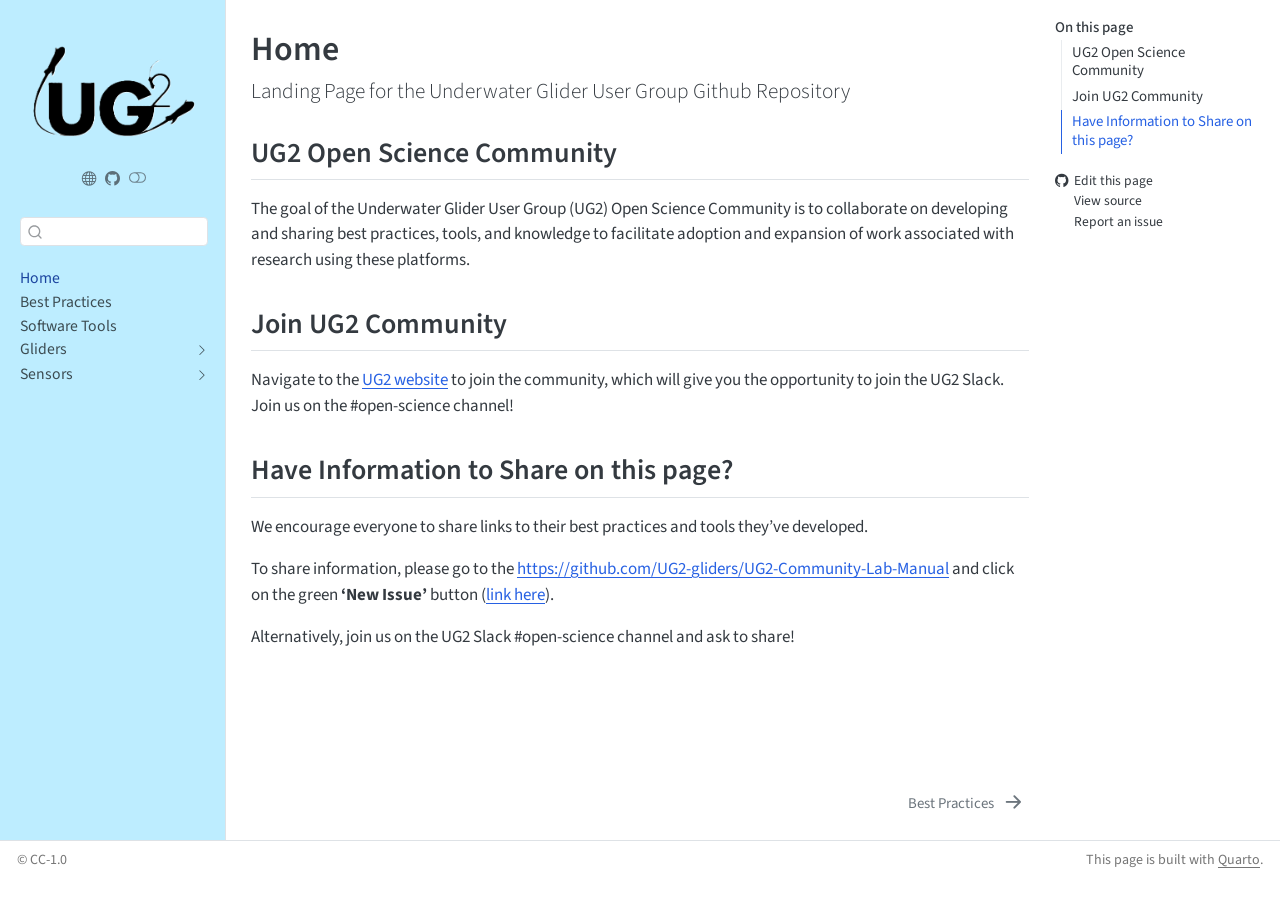
==== commit 77efad19: "Built site for gh-pages" ====
--- a/index.html
+++ b/index.html
@@ -268,8 +268,8 @@
   <nav id="quarto-sidebar" class="sidebar collapse collapse-horizontal quarto-sidebar-collapse-item sidebar-navigation docked overflow-auto">
     <div class="pt-lg-2 mt-2 text-center sidebar-header">
       <a href="./index.html" class="sidebar-logo-link">
-      <img src="./content/images/UG2_Option1.png" alt="" class="sidebar-logo light-content py-0 d-lg-inline d-none">
-      <img src="./content/images/UG2_Option1.png" alt="" class="sidebar-logo dark-content py-0 d-lg-inline d-none">
+      <img src="./content/images/UG2_Option1_noBackground.png" alt="" class="sidebar-logo light-content py-0 d-lg-inline d-none">
+      <img src="./content/images/UG2_Option1_noBackground.png" alt="" class="sidebar-logo dark-content py-0 d-lg-inline d-none">
       </a>
       <div class="sidebar-tools-main tools-wide">
     <a href="https://underwatergliders.org/" title="Underwater Glider User Group" class="quarto-navigation-tool px-1" aria-label="Underwater Glider User Group"><i class="bi bi-globe"></i></a>
@@ -365,7 +365,7 @@
    
   <ul>
   <li><a href="#ug2-open-science-community" id="toc-ug2-open-science-community" class="nav-link active" data-scroll-target="#ug2-open-science-community">UG2 Open Science Community</a></li>
-  <li><a href="#join-ug2-communit" id="toc-join-ug2-communit" class="nav-link" data-scroll-target="#join-ug2-communit">Join UG2 Communit</a></li>
+  <li><a href="#join-ug2-community" id="toc-join-ug2-community" class="nav-link" data-scroll-target="#join-ug2-community">Join UG2 Community</a></li>
   <li><a href="#have-information-to-share-on-this-page" id="toc-have-information-to-share-on-this-page" class="nav-link" data-scroll-target="#have-information-to-share-on-this-page">Have Information to Share on this page?</a></li>
   </ul>
 <div class="toc-actions"><ul><li><a href="https://github.com/UG2-gliders/UG2-Community-Lab-Manual/edit/main/index.qmd" class="toc-action"><i class="bi bi-github"></i>Edit this page</a></li><li><a href="https://github.com/UG2-gliders/UG2-Community-Lab-Manual/blob/main/index.qmd" class="toc-action"><i class="bi empty"></i>View source</a></li><li><a href="https://github.com/UG2-gliders/UG2-Community-Lab-Manual/issues/new" class="toc-action"><i class="bi empty"></i>Report an issue</a></li></ul></div></nav>
@@ -398,13 +398,14 @@
 <h2 class="anchored" data-anchor-id="ug2-open-science-community">UG2 Open Science Community</h2>
 <p>The goal of the Underwater Glider User Group (UG2) Open Science Community is to collaborate on developing and sharing best practices, tools, and knowledge to facilitate adoption and expansion of work associated with research using these platforms.</p>
 </section>
-<section id="join-ug2-communit" class="level2">
-<h2 class="anchored" data-anchor-id="join-ug2-communit">Join UG2 Communit</h2>
-<p>Navigate to the UG2 website to join the community, which will give you the opportunity to join the UG2 Slack. Join us on the #open-science channel!</p>
+<section id="join-ug2-community" class="level2">
+<h2 class="anchored" data-anchor-id="join-ug2-community">Join UG2 Community</h2>
+<p>Navigate to the <a href="https://underwatergliders.org/">UG2 website</a> to join the community, which will give you the opportunity to join the UG2 Slack. Join us on the #open-science channel!</p>
 </section>
 <section id="have-information-to-share-on-this-page" class="level2">
 <h2 class="anchored" data-anchor-id="have-information-to-share-on-this-page">Have Information to Share on this page?</h2>
-<p>We encourage everyone to share links to their best practices and tools they’ve developed. To share information, please go to the <a href="https://github.com/UG2-gliders/UG2-Community-Lab-Manual">https://github.com/UG2-gliders/UG2-Community-Lab-Manual</a> and click on the green’New Issue’ button (<a href="">link here</a>https://github.com/UG2-gliders/UG2-Community-Lab-Manual/issues).</p>
+<p>We encourage everyone to share links to their best practices and tools they’ve developed.</p>
+<p>To share information, please go to the <a href="https://github.com/UG2-gliders/UG2-Community-Lab-Manual" class="uri">https://github.com/UG2-gliders/UG2-Community-Lab-Manual</a> and click on the green <strong>‘New Issue’</strong> button (<a href="https://github.com/UG2-gliders/UG2-Community-Lab-Manual/issues">link here</a>).</p>
 <p>Alternatively, join us on the UG2 Slack #open-science channel and ask to share!</p>
 
 
